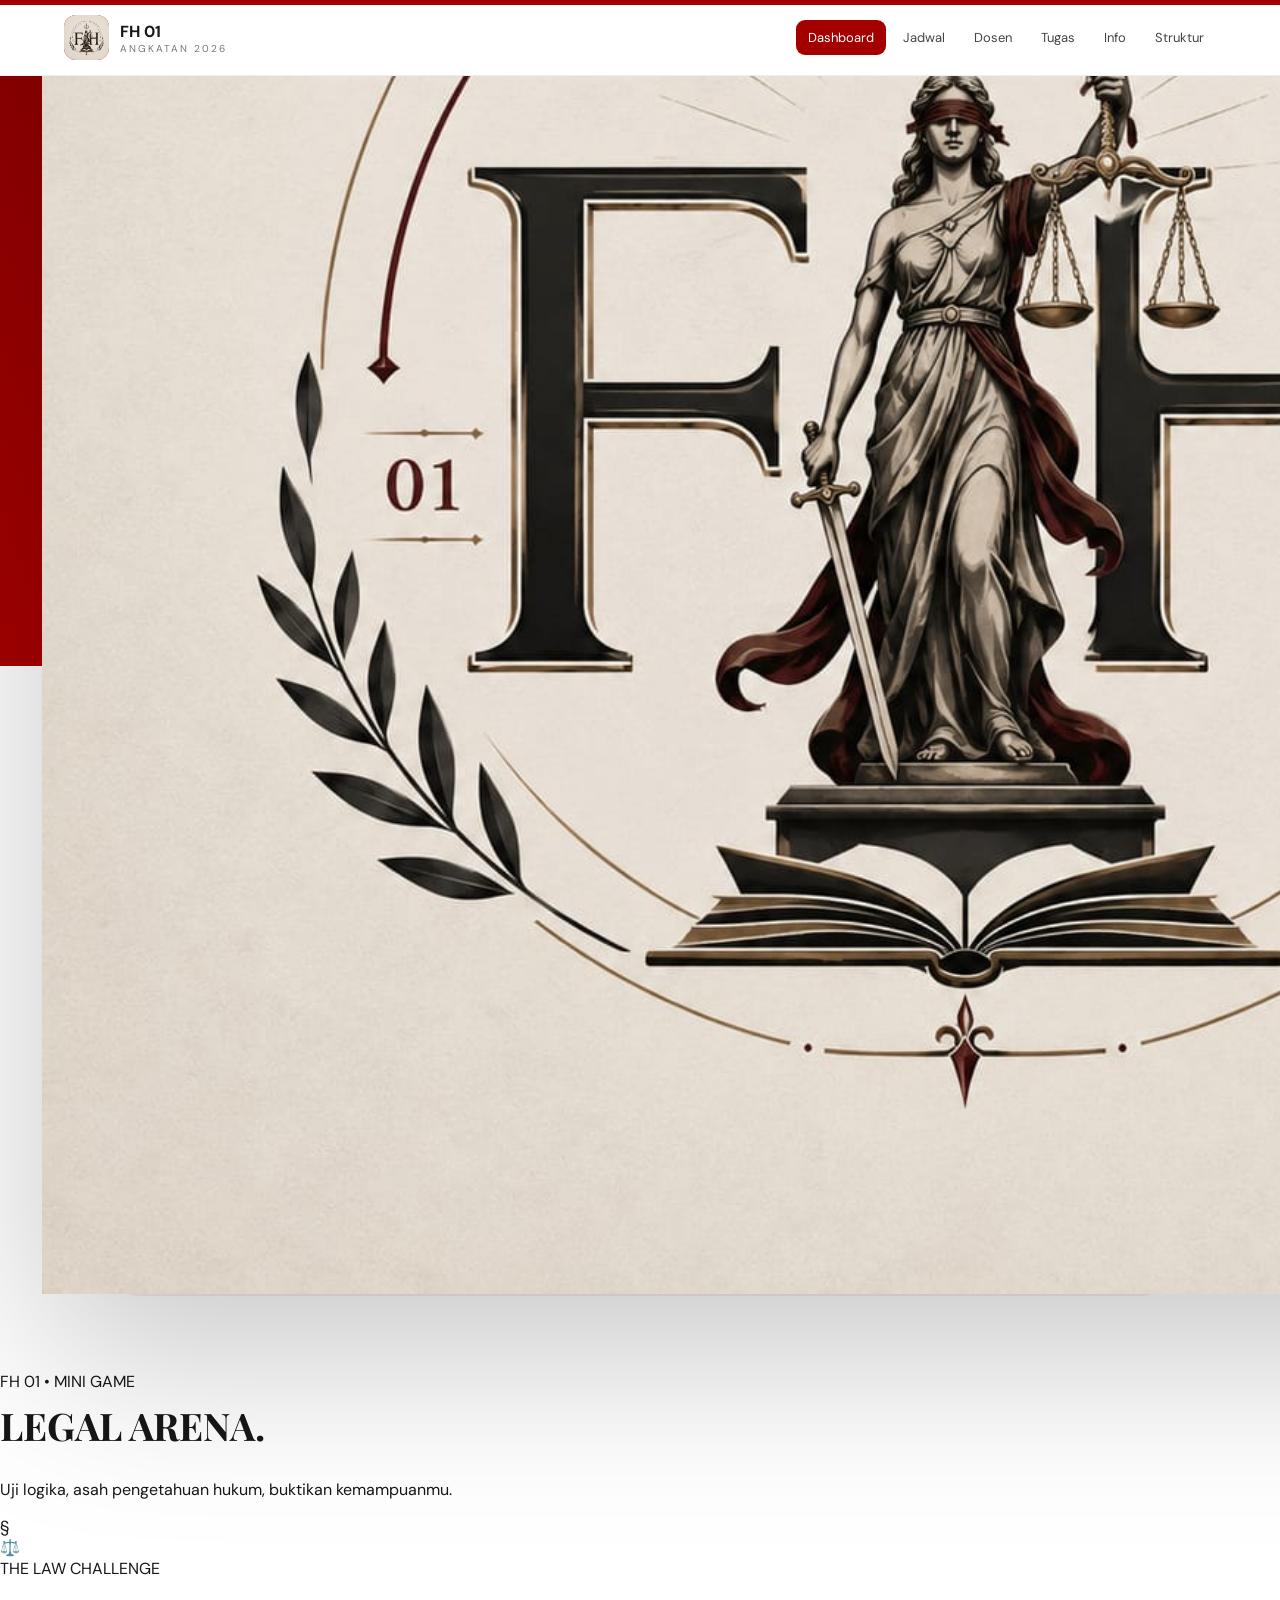
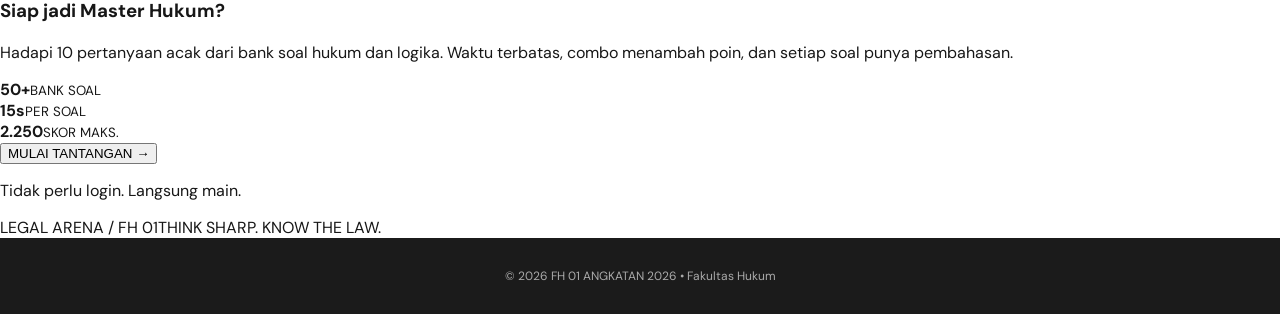
==== index.html @ 380e4feb "Update index.html" ====
<!doctype html>
<html lang="id">
<head>
<meta charset="utf-8">
<meta name="viewport" content="width=device-width,initial-scale=1">
<meta name="theme-color" content="#a40000">
<meta name="description" content="Portal informasi FH 01 Angkatan 2026 dan Legal Arena.">
<title>FH 01 ANGKATAN 2026</title>
<link rel="stylesheet" href="style.css">
</head>
<body>
<header class="top">
  <div class="brand">
    <div class="logo"><img src="assets/logo.jpg" alt="Logo FH 01"></div>
    <div><b>FH 01</b><small>ANGKATAN 2026</small></div>
  </div>
  <nav aria-label="Navigasi utama">
    <a class="active" href="index.html">Dashboard</a>
    <a href="jadwal.html">Jadwal</a>
    <a href="dosen.html">Dosen</a>
    <a href="tugas.html">Tugas</a>
    <a href="pengumuman.html">Info</a>
    <a href="struktur.html">Struktur</a>
  </nav>
</header>

<main>
  <section class="hero">
    <div class="hero-text">
      <span class="pill">FAKULTAS HUKUM • KELAS 01</span>
      <h1>FH 01<br><em>ANGKATAN 2026</em></h1>
      <p>Portal informasi FH 01 Angkatan 2026.</p>
      <div class="actions">
        <a class="btn" href="jadwal.html">Lihat Jadwal →</a>
        <a class="btn ghost" href="https://instagram.com/" target="_blank" rel="noopener noreferrer">Instagram ↗</a>
      </div>
    </div>
    <div class="photo">
      <div class="hero-logo"><img src="assets/logo.jpg" alt="Logo besar FH 01"></div>
    </div>
  </section>

  <section class="section">
    <div class="section-head">
      <div><span class="eyebrow">OVERVIEW</span><h2>Dashboard Kelas</h2></div>
    </div>
    <div class="cards">
      <a class="card" href="jadwal.html"><b>📅 Jadwal</b><span>Jadwal perkuliahan kelas.</span><strong>→</strong></a>
      <a class="card" href="dosen.html"><b>⚖️ Dosen</b><span>Informasi dosen pengajar.</span><strong>→</strong></a>
      <a class="card" href="kas.html"><b>💰 Kas Kelas</b><span>Ringkasan pemasukan &amp; pengeluaran.</span><strong>→</strong></a>
      <a class="card" href="tugas.html"><b>📚 Tugas</b><span>Deadline dan tugas terbaru.</span><strong>→</strong></a>
    </div>
  </section>

  <section class="notice">
    <div>
      <span class="eyebrow">TERBARU</span>
      <h2>Informasi Kelas</h2>
      <p>Gunakan website ini sebagai pusat informasi FH 01.</p>
    </div>
    <a class="btn" href="pengumuman.html">Semua Informasi</a>
  </section>

  <!-- LEGAL ARENA: game diletakkan di bagian bawah dashboard -->
  <section class="legal-arena" id="legal-arena">
    <div class="arena-top">
      <div>
        <span class="arena-eyebrow">FH 01 • MINI GAME</span>
        <h2>LEGAL <span>ARENA.</span></h2>
        <p>Uji logika, asah pengetahuan hukum, buktikan kemampuanmu.</p>
      </div>
      <div class="arena-emblem" aria-hidden="true">§</div>
    </div>

    <div class="arena-panel" id="arena-panel">
      <div class="arena-intro" id="arena-intro">
        <div class="arena-icon" aria-hidden="true">⚖️</div>
        <span class="arena-tag">THE LAW CHALLENGE</span>
        <h3>Siap jadi <span>Master Hukum?</span></h3>
        <p>Hadapi 10 pertanyaan acak dari bank soal hukum dan logika. Waktu terbatas, combo menambah poin, dan setiap soal punya pembahasan.</p>
        <div class="arena-stats">
          <div><strong>50+</strong><small>BANK SOAL</small></div>
          <div><strong>15s</strong><small>PER SOAL</small></div>
          <div><strong>2.250</strong><small>SKOR MAKS.</small></div>
        </div>
        <button class="arena-btn" id="arena-start" type="button">MULAI TANTANGAN <span>→</span></button>
        <p class="arena-footnote">Tidak perlu login. Langsung main.</p>
      </div>

      <div class="arena-game" id="arena-game" hidden>
        <div class="arena-game-head"><span id="arena-number">SOAL 01 / 10</span><span class="arena-timer" id="arena-timer">15s</span></div>
        <div class="arena-progress"><div id="arena-progress-fill"></div></div>
        <div class="arena-score-row">
          <div><small>SKOR</small><strong id="arena-score">0</strong></div>
          <div><small>COMBO</small><strong id="arena-combo">×0</strong></div>
          <div><small>REKOR</small><strong id="arena-best">0</strong></div>
        </div>
        <div class="arena-question-box">
          <span class="arena-question-label" id="arena-category">DASAR HUKUM</span>
          <h3 id="arena-question">Pertanyaan muncul di sini.</h3>
          <div class="arena-options" id="arena-options"></div>
        </div>
        <div class="arena-feedback" id="arena-feedback" aria-live="polite">Pilih jawaban yang menurutmu paling tepat.</div>
        <div class="arena-controls">
          <button class="arena-hint" id="arena-hint" type="button">💡 Bantuan 50:50</button>
          <button class="arena-btn arena-next" id="arena-next" type="button" disabled>BERIKUTNYA →</button>
        </div>
      </div>

      <div class="arena-result" id="arena-result" hidden>
        <div class="arena-result-icon" id="arena-result-icon">🏆</div>
        <span class="arena-tag">CHALLENGE COMPLETED</span>
        <h3 id="arena-result-title">Tantangan Selesai!</h3>
        <p id="arena-result-desc">Hasil permainanmu.</p>
        <div class="arena-final-score">
          <small>TOTAL SKOR</small><strong id="arena-final-score">0</strong><span id="arena-best-result">Rekor: 0</span>
        </div>
        <div class="arena-result-stats">
          <div><strong id="arena-correct">0/10</strong><small>JAWABAN BENAR</small></div>
          <div><strong id="arena-accuracy">0%</strong><small>AKURASI</small></div>
        </div>
        <button class="arena-btn" id="arena-restart" type="button">MAIN LAGI ↻</button>
        <button class="arena-share" id="arena-share" type="button">SALIN HASIL PERMAINAN</button>
        <p class="arena-footnote" id="arena-share-status" aria-live="polite"></p>
      </div>
    </div>
    <div class="arena-bottom"><span>LEGAL ARENA / FH 01</span><span>THINK SHARP. KNOW THE LAW.</span></div>
  </section>
</main>

<footer>© 2026 FH 01 ANGKATAN 2026 • Fakultas Hukum</footer>
<script src="script.js" defer></script>
</body>
</html>
---- style.css ----
@import url('https://fonts.googleapis.com/css2?family=DM+Sans:wght@400;500;700&family=Playfair+Display:wght@600;700&display=swap');*{box-sizing:border-box}body{margin:0;font-family:'DM Sans',sans-serif;background:#fff;color:#171717}body:before{content:"";position:fixed;inset:0 0 auto 0;height:5px;background:#a40000;z-index:5}.top{height:auto;min-height:76px;padding:14px 5%;display:flex;align-items:center;justify-content:space-between;gap:25px;background:#fff;border-bottom:1px solid #eee;position:sticky;top:0;z-index:4}.brand{display:flex;align-items:center;gap:11px}.logo{width:45px;height:45px;border-radius:12px;background:#a40000;color:#fff;display:grid;place-items:center;font-weight:800}.brand b{display:block}.brand small{display:block;color:#777;font-size:10px;letter-spacing:2px}nav{display:flex;gap:5px;flex-wrap:wrap;justify-content:flex-end}nav a{padding:9px 12px;border-radius:9px;color:#444;text-decoration:none;font-size:13px}nav a:hover,nav a.active{background:#a40000;color:white}.hero{min-height:590px;background:linear-gradient(120deg,#8f0000,#c00 55%,#eee 55%,#fff);color:#fff;padding:75px 7%;display:flex;align-items:center;justify-content:space-between;gap:45px}.hero-text{max-width:650px}.pill,.eyebrow{font-size:11px;letter-spacing:2px;font-weight:700}.hero h1{font-family:'Playfair Display',serif;font-size:clamp(50px,8vw,92px);line-height:.92;margin:18px 0}.hero h1 em{font-size:.48em;font-style:normal;color:#ffe7e7}.hero p{font-size:18px;line-height:1.6;max-width:570px}.actions{display:flex;gap:12px;margin-top:30px}.btn{display:inline-block;padding:13px 20px;border-radius:10px;background:#fff;color:#a00000;text-decoration:none;font-weight:700}.btn.ghost{background:transparent;color:#fff;border:1px solid #fff}.photo{width:min(410px,38vw);height:410px;border:none;background:transparent;color:#a00000;display:grid;place-items:center;text-align:center;font-family:'Playfair Display';font-size:35px;box-shadow:none;overflow:visible}.section,.page{max-width:1150px;margin:auto;padding:75px 5%}.section-head{display:flex;justify-content:space-between}.eyebrow{color:#a00000}h1,h2{font-family:'Playfair Display',serif}h2{font-size:38px;margin:8px 0 28px}.cards{display:grid;grid-template-columns:repeat(4,1fr);gap:16px}.card{min-height:170px;padding:24px;border:1px solid #eee;border-radius:18px;text-decoration:none;color:#171717;display:flex;flex-direction:column;gap:12px;box-shadow:0 10px 30px #00000008;transition:.2s}.card:hover{transform:translateY(-5px);border-color:#d8aaaa}.card b{font-size:18px}.card span,.muted{color:#777;line-height:1.6}.card strong{margin-top:auto;color:#a00000}.static{min-height:120px}.notice{margin:0 5% 75px;padding:35px;max-width:1050px;margin-left:auto;margin-right:auto;border-radius:22px;background:#f8eeee;display:flex;align-items:center;justify-content:space-between;gap:25px}.notice h2{margin:7px 0}.notice p{color:#666}.page{min-height:75vh}.page h1{font-size:55px;margin:10px 0}.tablewrap{overflow:auto;border:1px solid #eee;border-radius:16px}table{width:100%;border-collapse:collapse;min-width:650px}th,td{text-align:left;padding:17px;border-bottom:1px solid #eee}th{background:#a00000;color:#fff}tr:last-child td{border:0}.grid{display:grid;grid-template-columns:repeat(3,1fr);gap:18px}.info{padding:25px;border:1px solid #eee;border-radius:18px}.info p{color:#777}.avatar{width:55px;height:55px;border-radius:50%;display:grid;place-items:center;background:#f4dddd;color:#a00000;font-weight:800}.money{font-size:45px;font-weight:800;margin:25px 0;color:#a00000}.list{display:grid;gap:18px}.list article{padding:25px;border-left:5px solid #a00000;border-radius:12px;background:#faf7f7}.list h3{font-family:'Playfair Display';font-size:25px;margin:10px 0}.date{font-size:10px;letter-spacing:2px;font-weight:800;color:#a00000}footer{text-align:center;padding:30px;background:#1b1b1b;color:#aaa;font-size:12px}@media(max-width:800px){.top{align-items:flex-start;flex-direction:column}.hero{padding:55px 6%;min-height:auto}.photo{width:220px;height:220px;font-size:22px}.cards,.grid{grid-template-columns:1fr 1fr}.page h1{font-size:42px}}@media(max-width:560px){nav{justify-content:flex-start}.hero{flex-direction:column;align-items:flex-start}.photo{align-self:center}.cards,.grid{grid-template-columns:1fr}.notice{flex-direction:column;align-items:flex-start}}
.logo img,.avatar img,.photo img {
    width: 100%;
    height: 100%;
    object-fit: cover;
    object-position: center;
    display: block;
}
.logo img{border-radius:12px}
.avatar{overflow:hidden}
.avatar img{border-radius:50%}
.photo{overflow:visible}
.photo img {
    width: min(410px, 90%);
    height: min(410px, 90%);
    object-fit: contain;
    object-position: center;
    transform: scale(5);
    display: block;
    filter: drop-shadow(0 12px 18px rgba(0,0,0,.22));
}

/* Avatar foto - bulat sempurna */
.avatar {
    width: 70px;
    height: 70px;
    border-radius: 50%;
    overflow: hidden;
    display: block;
    background: #f4dddd;
}

.avatar img {
    width: 100%;
    height: 100%;
    border-radius: 50%;
    object-fit: cover;
    object-position: center;
    display: block;

    .daftar-tugas li {
    margin-bottom: 18px;
    line-height: 1.6;
}

.daftar-tugas ol {
    margin-top: 10px;
}

.daftar-tugas ol li {
    margin-bottom: 5px;
}
}
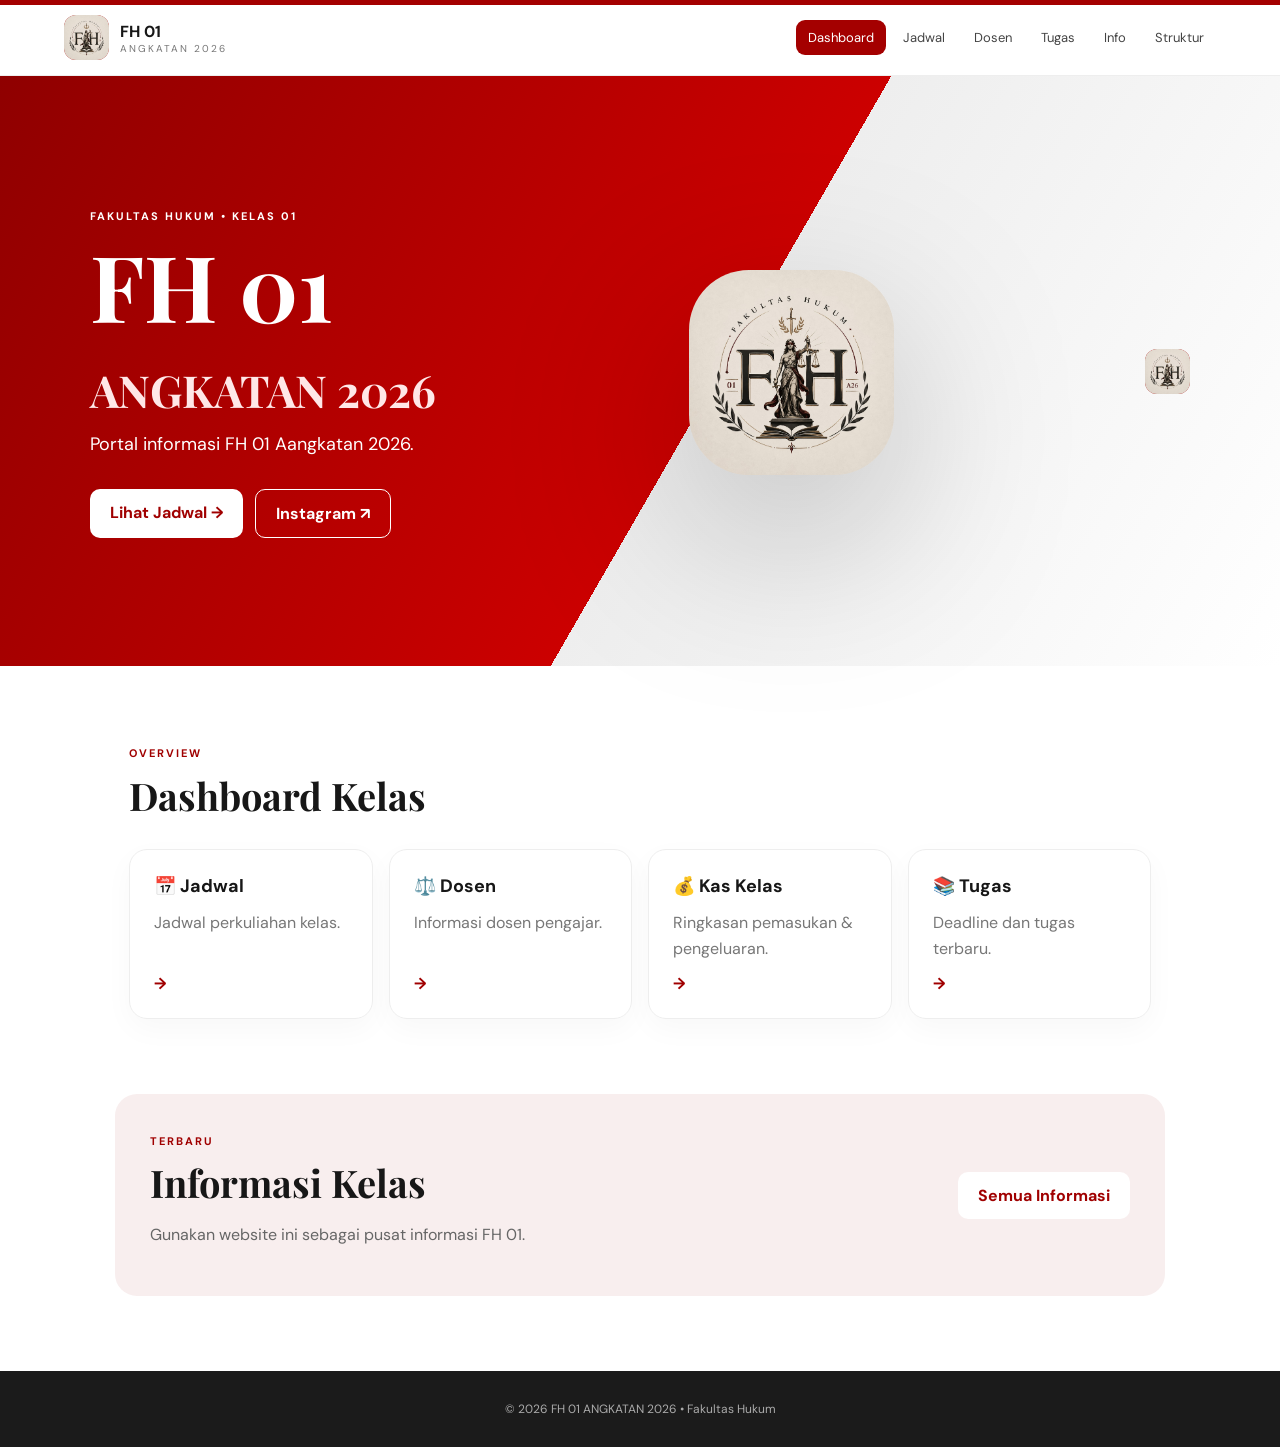
==== commit 74a4c5f7: "Update index.html" ====
--- a/index.html
+++ b/index.html
@@ -1,134 +1,89 @@
 <!doctype html>
-<html lang="id">
-<head>
-<meta charset="utf-8">
-<meta name="viewport" content="width=device-width,initial-scale=1">
-<meta name="theme-color" content="#a40000">
-<meta name="description" content="Portal informasi FH 01 Angkatan 2026 dan Legal Arena.">
-<title>FH 01 ANGKATAN 2026</title>
-<link rel="stylesheet" href="style.css">
-</head>
-<body>
-<header class="top">
-  <div class="brand">
-    <div class="logo"><img src="assets/logo.jpg" alt="Logo FH 01"></div>
-    <div><b>FH 01</b><small>ANGKATAN 2026</small></div>
-  </div>
-  <nav aria-label="Navigasi utama">
-    <a class="active" href="index.html">Dashboard</a>
-    <a href="jadwal.html">Jadwal</a>
-    <a href="dosen.html">Dosen</a>
-    <a href="tugas.html">Tugas</a>
-    <a href="pengumuman.html">Info</a>
-    <a href="struktur.html">Struktur</a>
-  </nav>
-</header>
 
-<main>
-  <section class="hero">
-    <div class="hero-text">
-      <span class="pill">FAKULTAS HUKUM • KELAS 01</span>
-      <h1>FH 01<br><em>ANGKATAN 2026</em></h1>
-      <p>Portal informasi FH 01 Angkatan 2026.</p>
-      <div class="actions">
-        <a class="btn" href="jadwal.html">Lihat Jadwal →</a>
-        <a class="btn ghost" href="https://instagram.com/" target="_blank" rel="noopener noreferrer">Instagram ↗</a>
-      </div>
-    </div>
-    <div class="photo">
-      <div class="hero-logo"><img src="assets/logo.jpg" alt="Logo besar FH 01"></div>
-    </div>
-  </section>
-
-  <section class="section">
-    <div class="section-head">
-      <div><span class="eyebrow">OVERVIEW</span><h2>Dashboard Kelas</h2></div>
-    </div>
-    <div class="cards">
-      <a class="card" href="jadwal.html"><b>📅 Jadwal</b><span>Jadwal perkuliahan kelas.</span><strong>→</strong></a>
-      <a class="card" href="dosen.html"><b>⚖️ Dosen</b><span>Informasi dosen pengajar.</span><strong>→</strong></a>
-      <a class="card" href="kas.html"><b>💰 Kas Kelas</b><span>Ringkasan pemasukan &amp; pengeluaran.</span><strong>→</strong></a>
-      <a class="card" href="tugas.html"><b>📚 Tugas</b><span>Deadline dan tugas terbaru.</span><strong>→</strong></a>
-    </div>
-  </section>
-
-  <section class="notice">
-    <div>
-      <span class="eyebrow">TERBARU</span>
-      <h2>Informasi Kelas</h2>
-      <p>Gunakan website ini sebagai pusat informasi FH 01.</p>
-    </div>
-    <a class="btn" href="pengumuman.html">Semua Informasi</a>
-  </section>
-
-  <!-- LEGAL ARENA: game diletakkan di bagian bawah dashboard -->
-  <section class="legal-arena" id="legal-arena">
-    <div class="arena-top">
-      <div>
-        <span class="arena-eyebrow">FH 01 • MINI GAME</span>
-        <h2>LEGAL <span>ARENA.</span></h2>
-        <p>Uji logika, asah pengetahuan hukum, buktikan kemampuanmu.</p>
-      </div>
-      <div class="arena-emblem" aria-hidden="true">§</div>
-    </div>
-
-    <div class="arena-panel" id="arena-panel">
-      <div class="arena-intro" id="arena-intro">
-        <div class="arena-icon" aria-hidden="true">⚖️</div>
-        <span class="arena-tag">THE LAW CHALLENGE</span>
-        <h3>Siap jadi <span>Master Hukum?</span></h3>
-        <p>Hadapi 10 pertanyaan acak dari bank soal hukum dan logika. Waktu terbatas, combo menambah poin, dan setiap soal punya pembahasan.</p>
-        <div class="arena-stats">
-          <div><strong>50+</strong><small>BANK SOAL</small></div>
-          <div><strong>15s</strong><small>PER SOAL</small></div>
-          <div><strong>2.250</strong><small>SKOR MAKS.</small></div>
-        </div>
-        <button class="arena-btn" id="arena-start" type="button">MULAI TANTANGAN <span>→</span></button>
-        <p class="arena-footnote">Tidak perlu login. Langsung main.</p>
-      </div>
-
-      <div class="arena-game" id="arena-game" hidden>
-        <div class="arena-game-head"><span id="arena-number">SOAL 01 / 10</span><span class="arena-timer" id="arena-timer">15s</span></div>
-        <div class="arena-progress"><div id="arena-progress-fill"></div></div>
-        <div class="arena-score-row">
-          <div><small>SKOR</small><strong id="arena-score">0</strong></div>
-          <div><small>COMBO</small><strong id="arena-combo">×0</strong></div>
-          <div><small>REKOR</small><strong id="arena-best">0</strong></div>
-        </div>
-        <div class="arena-question-box">
-          <span class="arena-question-label" id="arena-category">DASAR HUKUM</span>
-          <h3 id="arena-question">Pertanyaan muncul di sini.</h3>
-          <div class="arena-options" id="arena-options"></div>
-        </div>
-        <div class="arena-feedback" id="arena-feedback" aria-live="polite">Pilih jawaban yang menurutmu paling tepat.</div>
-        <div class="arena-controls">
-          <button class="arena-hint" id="arena-hint" type="button">💡 Bantuan 50:50</button>
-          <button class="arena-btn arena-next" id="arena-next" type="button" disabled>BERIKUTNYA →</button>
-        </div>
-      </div>
-
-      <div class="arena-result" id="arena-result" hidden>
-        <div class="arena-result-icon" id="arena-result-icon">🏆</div>
-        <span class="arena-tag">CHALLENGE COMPLETED</span>
-        <h3 id="arena-result-title">Tantangan Selesai!</h3>
-        <p id="arena-result-desc">Hasil permainanmu.</p>
-        <div class="arena-final-score">
-          <small>TOTAL SKOR</small><strong id="arena-final-score">0</strong><span id="arena-best-result">Rekor: 0</span>
-        </div>
-        <div class="arena-result-stats">
-          <div><strong id="arena-correct">0/10</strong><small>JAWABAN BENAR</small></div>
-          <div><strong id="arena-accuracy">0%</strong><small>AKURASI</small></div>
-        </div>
-        <button class="arena-btn" id="arena-restart" type="button">MAIN LAGI ↻</button>
-        <button class="arena-share" id="arena-share" type="button">SALIN HASIL PERMAINAN</button>
-        <p class="arena-footnote" id="arena-share-status" aria-live="polite"></p>
-      </div>
-    </div>
-    <div class="arena-bottom"><span>LEGAL ARENA / FH 01</span><span>THINK SHARP. KNOW THE LAW.</span></div>
-  </section>
-</main>
-
-<footer>© 2026 FH 01 ANGKATAN 2026 • Fakultas Hukum</footer>
-<script src="script.js" defer></script>
-</body>
+<html lang="id">  
+<head>  
+<meta charset="utf-8">  
+<meta name="viewport" content="width=device-width,initial-scale=1">  
+<title>FH 01 ANGKATAN 2026</title>  
+<link rel="stylesheet" href="style.css">  
+</head>  
+<body>  
+<header class="top">  
+<div class="brand">  
+<div class="logo"><img src="assets/logo.jpg" alt="Logo FH 01"></div>  
+<div>  
+<b>FH 01</b>  
+<small>ANGKATAN 2026</small>  
+</div>  
+</div>  
+<nav>  
+<a class="active" href="index.html">Dashboard</a>  
+<a href="jadwal.html">Jadwal</a>  
+<a href="dosen.html">Dosen</a>  
+<a href="tugas.html">Tugas</a>  
+<a href="pengumuman.html">Info</a>  
+<a href="struktur.html">Struktur</a>  
+</nav>  
+</header>  
+<main>  
+<section class="hero">  
+<div class="hero-text">  
+<span class="pill">FAKULTAS HUKUM • KELAS 01</span>  
+<h1>FH 01<br>  
+<em>ANGKATAN 2026</em>  
+</h1>  
+<p>Portal informasi FH 01 Aangkatan 2026.</p>  
+<div class="actions">  
+<a class="btn" href="jadwal.html">Lihat Jadwal →</a>  
+<a class="btn ghost" href="https://instagram.com/" target="_blank">Instagram ↗</a>  
+</div>  
+</div>  
+<div class="photo"> <div class="logo besar"><img src="assets/logo.jpg" alt="Logo besar"></div>  
+</div>  
+<div class="logo"><img src="assets/logo.jpg" alt="Logo FH 01"></div>  
+</div>  
+</section>  
+<section class="section">  
+<div class="section-head">  
+<div>  
+<span class="eyebrow">OVERVIEW</span>  
+<h2>Dashboard Kelas</h2>  
+</div>  
+</div>  
+<div class="cards">  
+<a class="card" href="jadwal.html">  
+<b>📅 Jadwal</b>  
+<span>Jadwal perkuliahan kelas.</span>  
+<strong>→</strong>  
+</a>  
+<a class="card" href="dosen.html">  
+<b>⚖️ Dosen</b>  
+<span>Informasi dosen pengajar.</span>  
+<strong>→</strong>  
+</a>  
+<a class="card" href="kas.html">  
+<b>💰 Kas Kelas</b>  
+<span>Ringkasan pemasukan & pengeluaran.</span>  
+<strong>→</strong>  
+</a>  
+<a class="card" href="tugas.html">  
+<b>📚 Tugas</b>  
+<span>Deadline dan tugas terbaru.</span>  
+<strong>→</strong>  
+</a>  
+</div>  
+</section>  
+<section class="notice">  
+<div>  
+<span class="eyebrow">TERBARU</span>  
+<h2>Informasi Kelas</h2>  
+<p>Gunakan website ini sebagai pusat informasi FH 01.</p>  
+</div>  
+<a class="btn" href="pengumuman.html">Semua Informasi</a>  
+</section>  
+</main>  
+<footer>© 2026 FH 01 ANGKATAN 2026 • Fakultas Hukum</footer>  
+<script src="script.js">  
+</script>  
+</body>  
 </html>
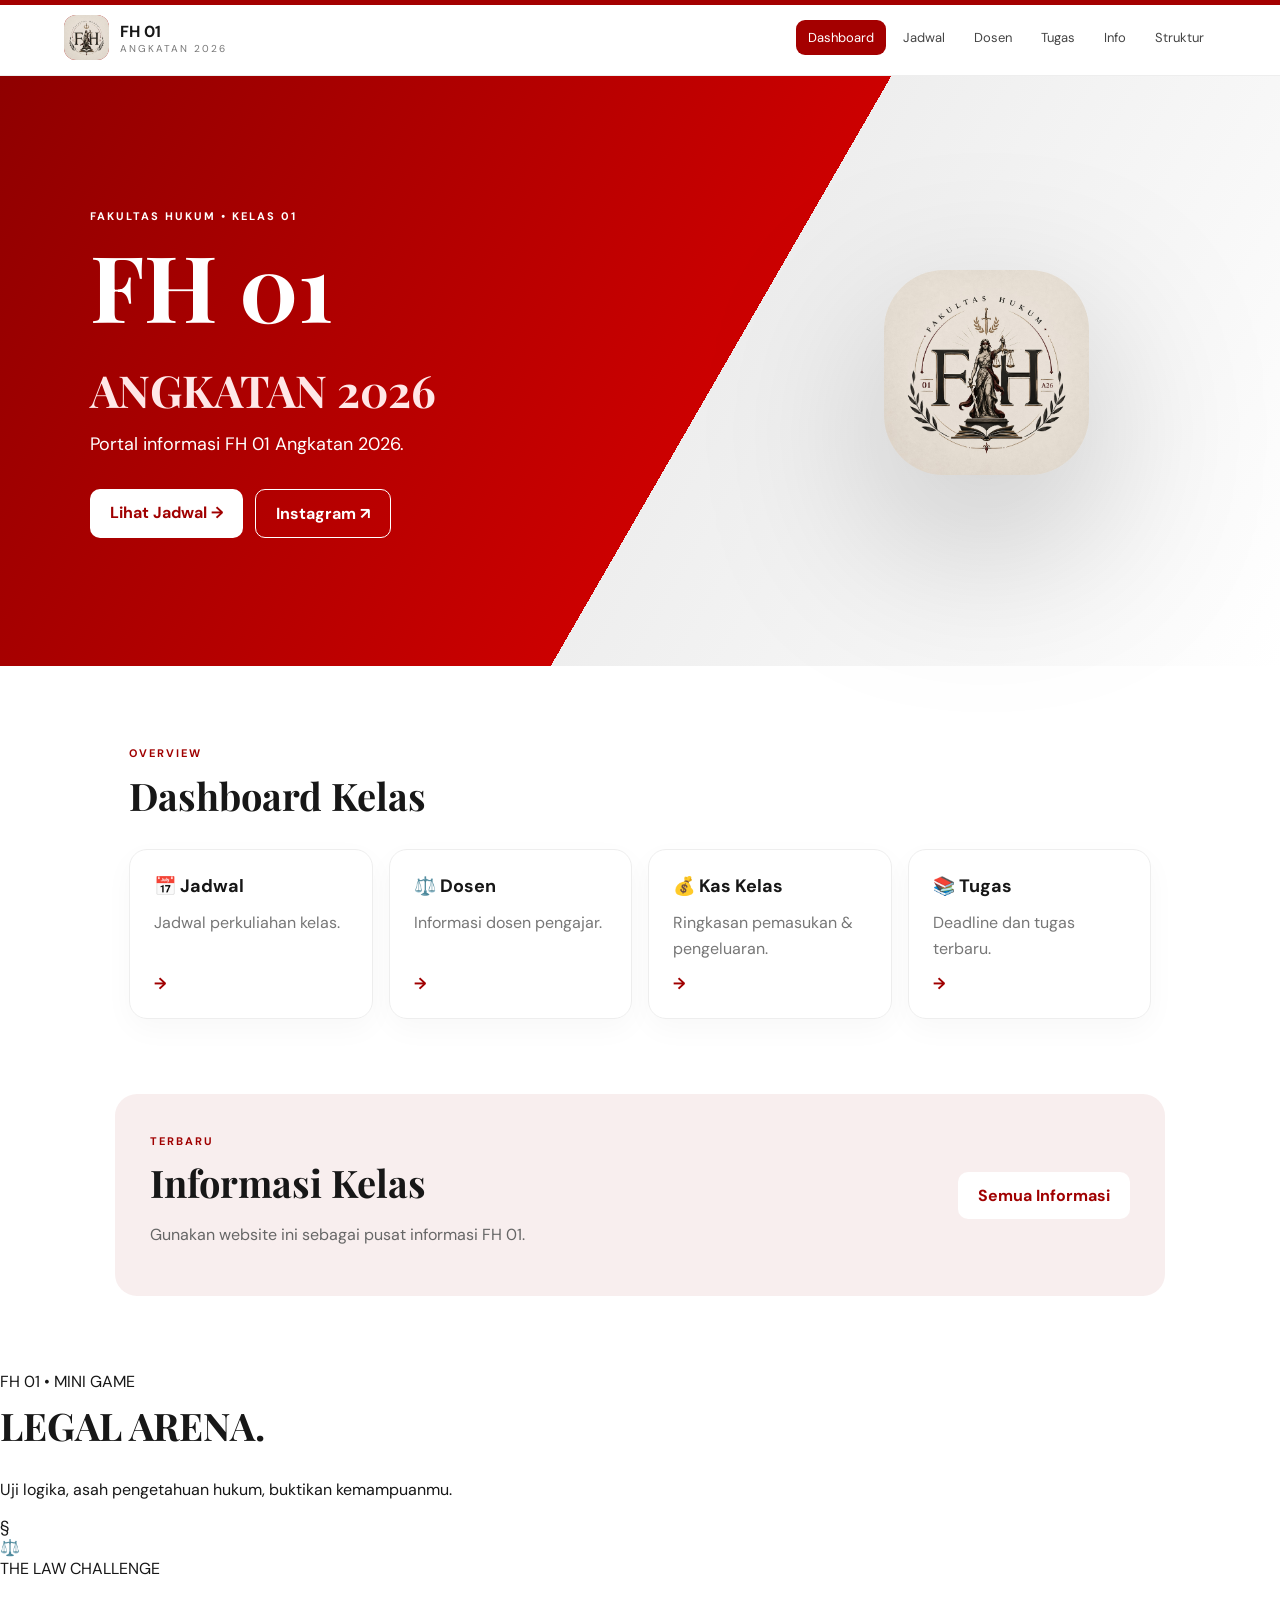
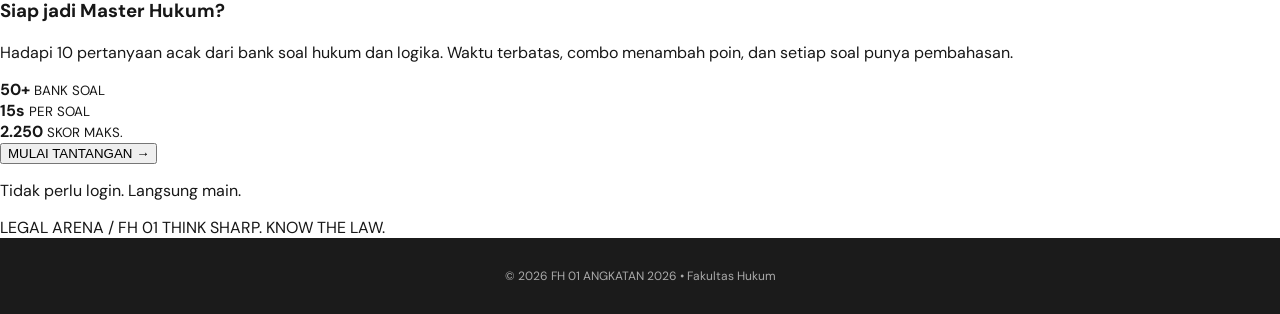
==== commit 08b0fed0: "Update index.html" ====
--- a/index.html
+++ b/index.html
@@ -1,89 +1,289 @@
+
 <!doctype html>
-
-<html lang="id">  
-<head>  
-<meta charset="utf-8">  
-<meta name="viewport" content="width=device-width,initial-scale=1">  
-<title>FH 01 ANGKATAN 2026</title>  
-<link rel="stylesheet" href="style.css">  
-</head>  
-<body>  
-<header class="top">  
-<div class="brand">  
-<div class="logo"><img src="assets/logo.jpg" alt="Logo FH 01"></div>  
-<div>  
-<b>FH 01</b>  
-<small>ANGKATAN 2026</small>  
-</div>  
-</div>  
-<nav>  
-<a class="active" href="index.html">Dashboard</a>  
-<a href="jadwal.html">Jadwal</a>  
-<a href="dosen.html">Dosen</a>  
-<a href="tugas.html">Tugas</a>  
-<a href="pengumuman.html">Info</a>  
-<a href="struktur.html">Struktur</a>  
-</nav>  
-</header>  
-<main>  
-<section class="hero">  
-<div class="hero-text">  
-<span class="pill">FAKULTAS HUKUM • KELAS 01</span>  
-<h1>FH 01<br>  
-<em>ANGKATAN 2026</em>  
-</h1>  
-<p>Portal informasi FH 01 Aangkatan 2026.</p>  
-<div class="actions">  
-<a class="btn" href="jadwal.html">Lihat Jadwal →</a>  
-<a class="btn ghost" href="https://instagram.com/" target="_blank">Instagram ↗</a>  
-</div>  
-</div>  
-<div class="photo"> <div class="logo besar"><img src="assets/logo.jpg" alt="Logo besar"></div>  
-</div>  
-<div class="logo"><img src="assets/logo.jpg" alt="Logo FH 01"></div>  
-</div>  
-</section>  
-<section class="section">  
-<div class="section-head">  
-<div>  
-<span class="eyebrow">OVERVIEW</span>  
-<h2>Dashboard Kelas</h2>  
-</div>  
-</div>  
-<div class="cards">  
-<a class="card" href="jadwal.html">  
-<b>📅 Jadwal</b>  
-<span>Jadwal perkuliahan kelas.</span>  
-<strong>→</strong>  
-</a>  
-<a class="card" href="dosen.html">  
-<b>⚖️ Dosen</b>  
-<span>Informasi dosen pengajar.</span>  
-<strong>→</strong>  
-</a>  
-<a class="card" href="kas.html">  
-<b>💰 Kas Kelas</b>  
-<span>Ringkasan pemasukan & pengeluaran.</span>  
-<strong>→</strong>  
-</a>  
-<a class="card" href="tugas.html">  
-<b>📚 Tugas</b>  
-<span>Deadline dan tugas terbaru.</span>  
-<strong>→</strong>  
-</a>  
-</div>  
-</section>  
-<section class="notice">  
-<div>  
-<span class="eyebrow">TERBARU</span>  
-<h2>Informasi Kelas</h2>  
-<p>Gunakan website ini sebagai pusat informasi FH 01.</p>  
-</div>  
-<a class="btn" href="pengumuman.html">Semua Informasi</a>  
-</section>  
-</main>  
-<footer>© 2026 FH 01 ANGKATAN 2026 • Fakultas Hukum</footer>  
-<script src="script.js">  
-</script>  
-</body>  
+<html lang="id">
+<head>
+  <meta charset="utf-8">
+  <meta name="viewport" content="width=device-width, initial-scale=1">
+  <title>FH 01 ANGKATAN 2026</title>
+  <link rel="stylesheet" href="style.css">
+</head>
+
+<body>
+
+  <header class="top">
+    <div class="brand">
+      <div class="logo">
+        <img src="assets/logo.jpg" alt="Logo FH 01">
+      </div>
+      <div>
+        <b>FH 01</b>
+        <small>ANGKATAN 2026</small>
+      </div>
+    </div>
+
+    <nav>
+      <a class="active" href="index.html">Dashboard</a>
+      <a href="jadwal.html">Jadwal</a>
+      <a href="dosen.html">Dosen</a>
+      <a href="tugas.html">Tugas</a>
+      <a href="pengumuman.html">Info</a>
+      <a href="struktur.html">Struktur</a>
+    </nav>
+  </header>
+
+  <main>
+
+    <!-- HERO -->
+    <section class="hero">
+      <div class="hero-text">
+        <span class="pill">FAKULTAS HUKUM • KELAS 01</span>
+
+        <h1>
+          FH 01<br>
+          <em>ANGKATAN 2026</em>
+        </h1>
+
+        <p>Portal informasi FH 01 Angkatan 2026.</p>
+
+        <div class="actions">
+          <a class="btn" href="jadwal.html">Lihat Jadwal →</a>
+          <a
+            class="btn ghost"
+            href="https://instagram.com/"
+            target="_blank"
+            rel="noopener noreferrer"
+          >Instagram ↗</a>
+        </div>
+      </div>
+
+      <div class="photo">
+        <div class="logo besar">
+          <img src="assets/logo.jpg" alt="Logo FH 01">
+        </div>
+      </div>
+    </section>
+
+    <!-- DASHBOARD -->
+    <section class="section">
+      <div class="section-head">
+        <div>
+          <span class="eyebrow">OVERVIEW</span>
+          <h2>Dashboard Kelas</h2>
+        </div>
+      </div>
+
+      <div class="cards">
+        <a class="card" href="jadwal.html">
+          <b>📅 Jadwal</b>
+          <span>Jadwal perkuliahan kelas.</span>
+          <strong>→</strong>
+        </a>
+
+        <a class="card" href="dosen.html">
+          <b>⚖️ Dosen</b>
+          <span>Informasi dosen pengajar.</span>
+          <strong>→</strong>
+        </a>
+
+        <a class="card" href="kas.html">
+          <b>💰 Kas Kelas</b>
+          <span>Ringkasan pemasukan & pengeluaran.</span>
+          <strong>→</strong>
+        </a>
+
+        <a class="card" href="tugas.html">
+          <b>📚 Tugas</b>
+          <span>Deadline dan tugas terbaru.</span>
+          <strong>→</strong>
+        </a>
+      </div>
+    </section>
+
+    <!-- INFORMASI KELAS -->
+    <section class="notice">
+      <div>
+        <span class="eyebrow">TERBARU</span>
+        <h2>Informasi Kelas</h2>
+        <p>Gunakan website ini sebagai pusat informasi FH 01.</p>
+      </div>
+
+      <a class="btn" href="pengumuman.html">Semua Informasi</a>
+    </section>
+
+    <!-- LEGAL ARENA: MINI GAME -->
+    <section class="legal-arena" id="legal-arena">
+
+      <div class="arena-top">
+        <div>
+          <span class="arena-eyebrow">FH 01 • MINI GAME</span>
+          <h2>LEGAL <span>ARENA.</span></h2>
+          <p>Uji logika, asah pengetahuan hukum, buktikan kemampuanmu.</p>
+        </div>
+
+        <div class="arena-emblem" aria-hidden="true">§</div>
+      </div>
+
+      <div class="arena-panel" id="arena-panel">
+
+        <!-- HALAMAN PEMBUKA -->
+        <div class="arena-intro" id="arena-intro">
+          <div class="arena-icon" aria-hidden="true">⚖️</div>
+
+          <span class="arena-tag">THE LAW CHALLENGE</span>
+
+          <h3>Siap jadi <span>Master Hukum?</span></h3>
+
+          <p>
+            Hadapi 10 pertanyaan acak dari bank soal hukum dan logika.
+            Waktu terbatas, combo menambah poin, dan setiap soal punya
+            pembahasan.
+          </p>
+
+          <div class="arena-stats">
+            <div>
+              <strong>50+</strong>
+              <small>BANK SOAL</small>
+            </div>
+            <div>
+              <strong>15s</strong>
+              <small>PER SOAL</small>
+            </div>
+            <div>
+              <strong>2.250</strong>
+              <small>SKOR MAKS.</small>
+            </div>
+          </div>
+
+          <button class="arena-btn" id="arena-start" type="button">
+            MULAI TANTANGAN <span>→</span>
+          </button>
+
+          <p class="arena-footnote">Tidak perlu login. Langsung main.</p>
+        </div>
+
+        <!-- HALAMAN PERMAINAN -->
+        <div class="arena-game" id="arena-game" hidden>
+
+          <div class="arena-game-head">
+            <span id="arena-number">SOAL 01 / 10</span>
+            <span class="arena-timer" id="arena-timer">15s</span>
+          </div>
+
+          <div class="arena-progress">
+            <div id="arena-progress-fill"></div>
+          </div>
+
+          <div class="arena-score-row">
+            <div>
+              <small>SKOR</small>
+              <strong id="arena-score">0</strong>
+            </div>
+
+            <div>
+              <small>COMBO</small>
+              <strong id="arena-combo">×0</strong>
+            </div>
+
+            <div>
+              <small>REKOR</small>
+              <strong id="arena-best">0</strong>
+            </div>
+          </div>
+
+          <div class="arena-question-box">
+            <span class="arena-question-label" id="arena-category">
+              DASAR HUKUM
+            </span>
+
+            <h3 id="arena-question">
+              Pertanyaan muncul di sini.
+            </h3>
+
+            <div class="arena-options" id="arena-options"></div>
+          </div>
+
+          <div class="arena-feedback" id="arena-feedback" aria-live="polite">
+            Pilih jawaban yang menurutmu paling tepat.
+          </div>
+
+          <div class="arena-controls">
+            <button class="arena-hint" id="arena-hint" type="button">
+              💡 Bantuan 50:50
+            </button>
+
+            <button
+              class="arena-btn arena-next"
+              id="arena-next"
+              type="button"
+              disabled
+            >
+              BERIKUTNYA →
+            </button>
+          </div>
+
+        </div>
+
+        <!-- HALAMAN HASIL -->
+        <div class="arena-result" id="arena-result" hidden>
+
+          <div class="arena-result-icon" id="arena-result-icon">🏆</div>
+
+          <span class="arena-tag">CHALLENGE COMPLETED</span>
+
+          <h3 id="arena-result-title">Tantangan Selesai!</h3>
+
+          <p id="arena-result-desc">Hasil permainanmu.</p>
+
+          <div class="arena-final-score">
+            <small>TOTAL SKOR</small>
+            <strong id="arena-final-score">0</strong>
+            <span id="arena-best-result">Rekor: 0</span>
+          </div>
+
+          <div class="arena-result-stats">
+            <div>
+              <strong id="arena-correct">0/10</strong>
+              <small>JAWABAN BENAR</small>
+            </div>
+
+            <div>
+              <strong id="arena-accuracy">0%</strong>
+              <small>AKURASI</small>
+            </div>
+          </div>
+
+          <button class="arena-btn" id="arena-restart" type="button">
+            MAIN LAGI ↻
+          </button>
+
+          <button class="arena-share" id="arena-share" type="button">
+            SALIN HASIL PERMAINAN
+          </button>
+
+          <p
+            class="arena-footnote"
+            id="arena-share-status"
+            aria-live="polite"
+          ></p>
+
+        </div>
+
+      </div>
+
+      <div class="arena-bottom">
+        <span>LEGAL ARENA / FH 01</span>
+        <span>THINK SHARP. KNOW THE LAW.</span>
+      </div>
+
+    </section>
+
+  </main>
+
+  <footer>
+    © 2026 FH 01 ANGKATAN 2026 • Fakultas Hukum
+  </footer>
+
+  <script src="script.js" defer></script>
+
+</body>
 </html>
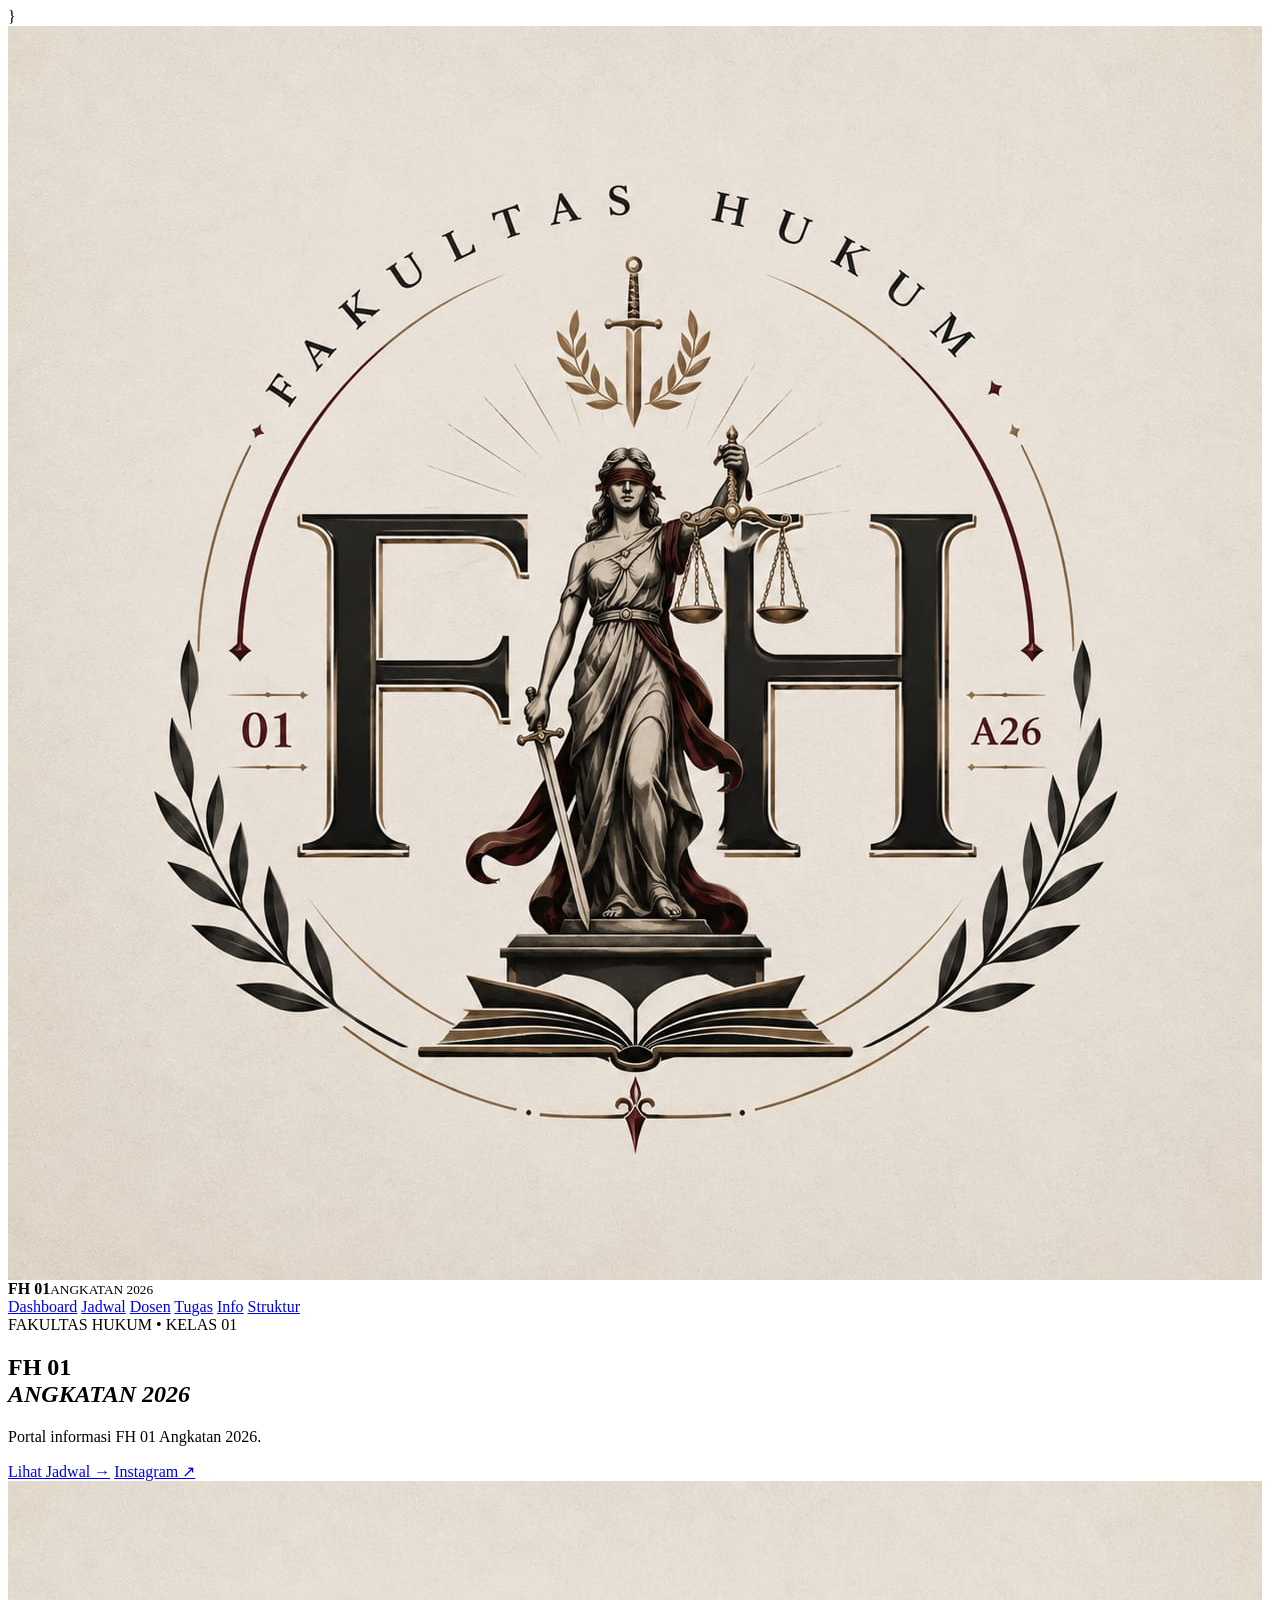
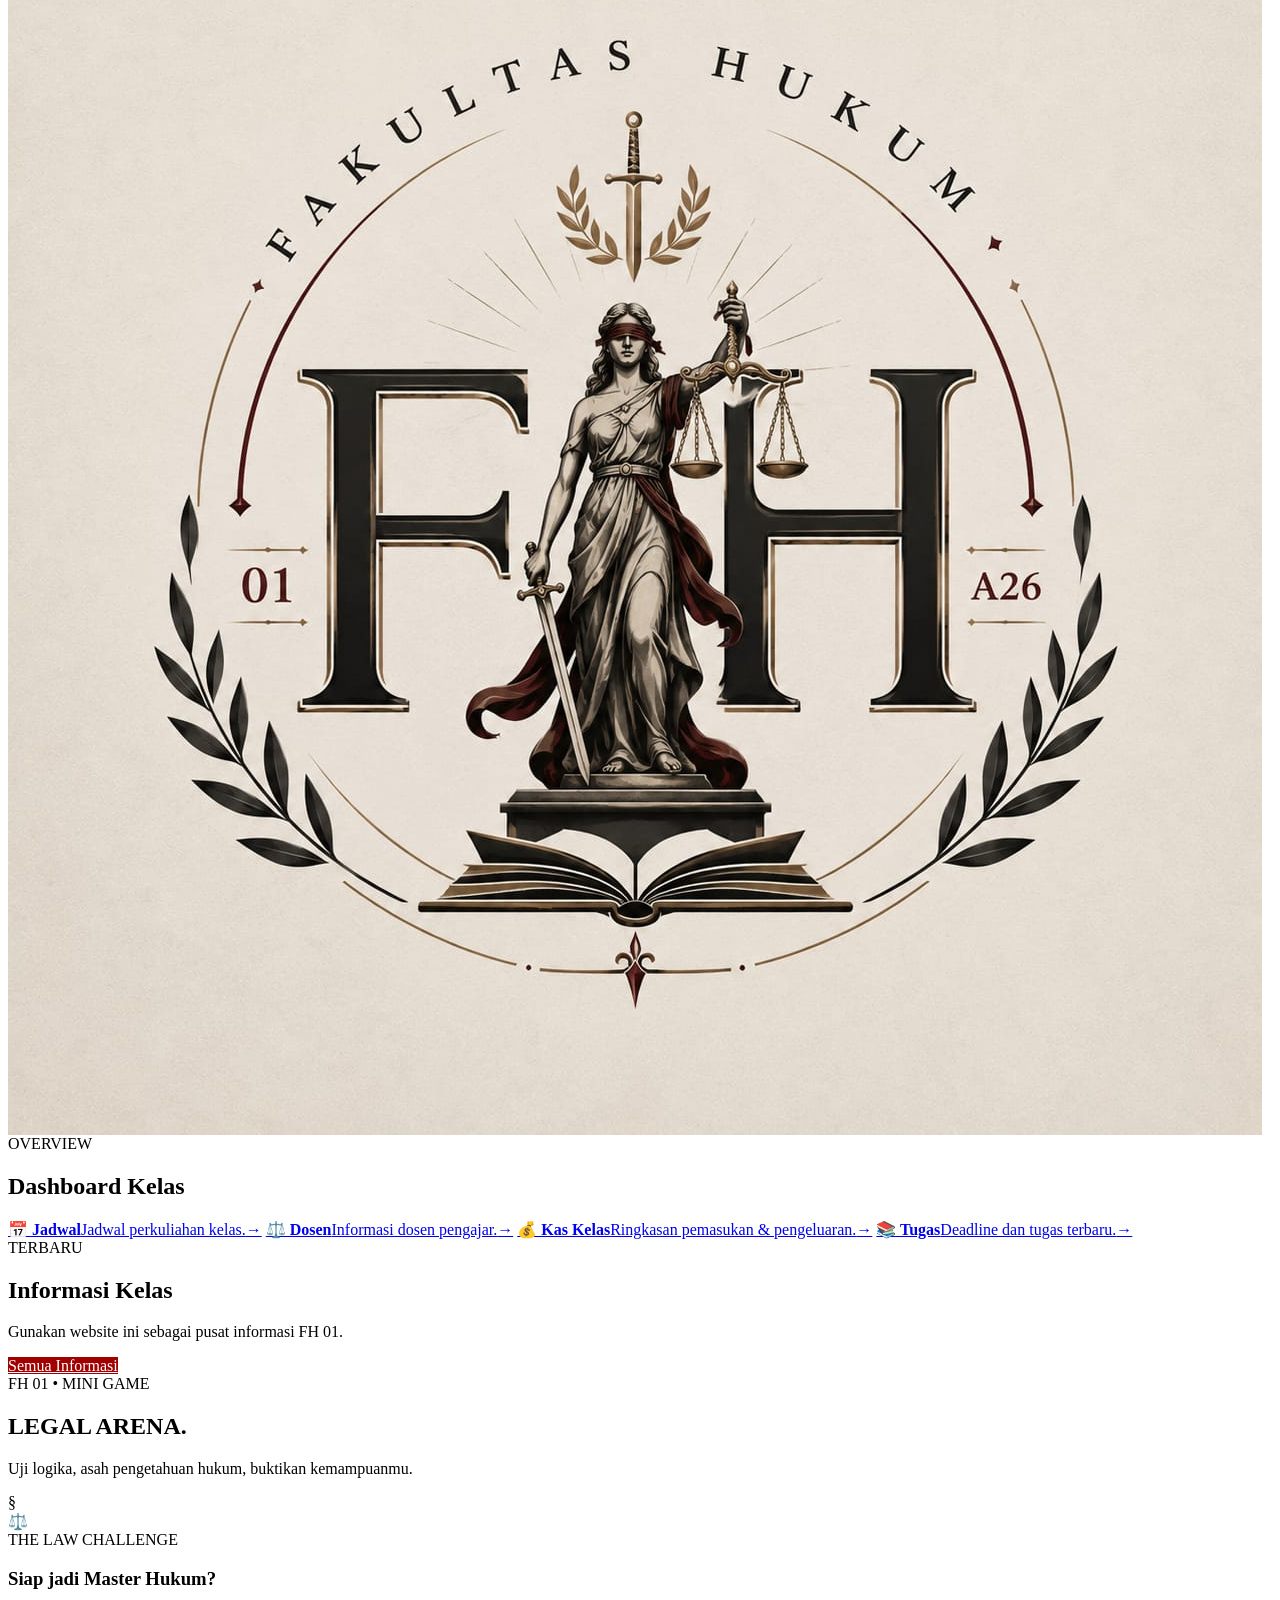
==== commit 0ab172fe: "Update index.html" ====
--- a/index.html
+++ b/index.html
@@ -1,289 +1,64 @@
+}
 
-<!doctype html>
-<html lang="id">
-<head>
-  <meta charset="utf-8">
-  <meta name="viewport" content="width=device-width, initial-scale=1">
-  <title>FH 01 ANGKATAN 2026</title>
-  <link rel="stylesheet" href="style.css">
+</style>
 </head>
+<body>
+<header class="top">
+  <div class="brand">
+    <div class="logo"><img src="assets/logo.jpg" alt="Logo FH 01"></div>
+    <div><b>FH 01</b><small>ANGKATAN 2026</small></div>
+  </div>
+  <nav>
+    <a class="active" href="index.html">Dashboard</a>
+    <a href="jadwal.html">Jadwal</a>
+    <a href="dosen.html">Dosen</a>
+    <a href="tugas.html">Tugas</a>
+    <a href="pengumuman.html">Info</a>
+    <a href="struktur.html">Struktur</a>
+  </nav>
+</header>
 
-<body>
+<main>
+<section class="hero">
+  <div class="hero-text">
+    <span class="pill">FAKULTAS HUKUM • KELAS 01</span>
+    <h1>FH 01<br><em>ANGKATAN 2026</em></h1>
+    <p>Portal informasi FH 01 Angkatan 2026.</p>
+    <div class="actions">
+      <a class="btn" href="jadwal.html">Lihat Jadwal →</a>
+      <a class="btn ghost" href="https://instagram.com/" target="_blank" rel="noopener noreferrer">Instagram ↗</a>
+    </div>
+  </div>
+  <div class="photo"><div class="hero-logo"><img src="assets/logo.jpg" alt="Logo FH 01"></div></div>
+</section>
 
-  <header class="top">
-    <div class="brand">
-      <div class="logo">
-        <img src="assets/logo.jpg" alt="Logo FH 01">
-      </div>
-      <div>
-        <b>FH 01</b>
-        <small>ANGKATAN 2026</small>
-      </div>
+<section class="section">
+  <div class="section-head"><div><span class="eyebrow">OVERVIEW</span><h2>Dashboard Kelas</h2></div></div>
+  <div class="cards">
+    <a class="card" href="jadwal.html"><b>📅 Jadwal</b><span>Jadwal perkuliahan kelas.</span><strong>→</strong></a>
+    <a class="card" href="dosen.html"><b>⚖️ Dosen</b><span>Informasi dosen pengajar.</span><strong>→</strong></a>
+    <a class="card" href="kas.html"><b>💰 Kas Kelas</b><span>Ringkasan pemasukan &amp; pengeluaran.</span><strong>→</strong></a>
+    <a class="card" href="tugas.html"><b>📚 Tugas</b><span>Deadline dan tugas terbaru.</span><strong>→</strong></a>
+  </div>
+</section>
+
+<section class="notice">
+  <div><span class="eyebrow">TERBARU</span><h2>Informasi Kelas</h2><p>Gunakan website ini sebagai pusat informasi FH 01.</p></div>
+  <a class="btn" href="pengumuman.html" style="background:#a00000;color:#fff">Semua Informasi</a>
+</section>
+
+<section class="legal-arena" id="legal-arena">
+  <div class="arena-top">
+    <div>
+      <span class="arena-eyebrow">FH 01 • MINI GAME</span>
+      <h2>LEGAL <span>ARENA.</span></h2>
+      <p>Uji logika, asah pengetahuan hukum, buktikan kemampuanmu.</p>
     </div>
+    <div class="arena-emblem" aria-hidden="true">§</div>
+  </div>
 
-    <nav>
-      <a class="active" href="index.html">Dashboard</a>
-      <a href="jadwal.html">Jadwal</a>
-      <a href="dosen.html">Dosen</a>
-      <a href="tugas.html">Tugas</a>
-      <a href="pengumuman.html">Info</a>
-      <a href="struktur.html">Struktur</a>
-    </nav>
-  </header>
-
-  <main>
-
-    <!-- HERO -->
-    <section class="hero">
-      <div class="hero-text">
-        <span class="pill">FAKULTAS HUKUM • KELAS 01</span>
-
-        <h1>
-          FH 01<br>
-          <em>ANGKATAN 2026</em>
-        </h1>
-
-        <p>Portal informasi FH 01 Angkatan 2026.</p>
-
-        <div class="actions">
-          <a class="btn" href="jadwal.html">Lihat Jadwal →</a>
-          <a
-            class="btn ghost"
-            href="https://instagram.com/"
-            target="_blank"
-            rel="noopener noreferrer"
-          >Instagram ↗</a>
-        </div>
-      </div>
-
-      <div class="photo">
-        <div class="logo besar">
-          <img src="assets/logo.jpg" alt="Logo FH 01">
-        </div>
-      </div>
-    </section>
-
-    <!-- DASHBOARD -->
-    <section class="section">
-      <div class="section-head">
-        <div>
-          <span class="eyebrow">OVERVIEW</span>
-          <h2>Dashboard Kelas</h2>
-        </div>
-      </div>
-
-      <div class="cards">
-        <a class="card" href="jadwal.html">
-          <b>📅 Jadwal</b>
-          <span>Jadwal perkuliahan kelas.</span>
-          <strong>→</strong>
-        </a>
-
-        <a class="card" href="dosen.html">
-          <b>⚖️ Dosen</b>
-          <span>Informasi dosen pengajar.</span>
-          <strong>→</strong>
-        </a>
-
-        <a class="card" href="kas.html">
-          <b>💰 Kas Kelas</b>
-          <span>Ringkasan pemasukan & pengeluaran.</span>
-          <strong>→</strong>
-        </a>
-
-        <a class="card" href="tugas.html">
-          <b>📚 Tugas</b>
-          <span>Deadline dan tugas terbaru.</span>
-          <strong>→</strong>
-        </a>
-      </div>
-    </section>
-
-    <!-- INFORMASI KELAS -->
-    <section class="notice">
-      <div>
-        <span class="eyebrow">TERBARU</span>
-        <h2>Informasi Kelas</h2>
-        <p>Gunakan website ini sebagai pusat informasi FH 01.</p>
-      </div>
-
-      <a class="btn" href="pengumuman.html">Semua Informasi</a>
-    </section>
-
-    <!-- LEGAL ARENA: MINI GAME -->
-    <section class="legal-arena" id="legal-arena">
-
-      <div class="arena-top">
-        <div>
-          <span class="arena-eyebrow">FH 01 • MINI GAME</span>
-          <h2>LEGAL <span>ARENA.</span></h2>
-          <p>Uji logika, asah pengetahuan hukum, buktikan kemampuanmu.</p>
-        </div>
-
-        <div class="arena-emblem" aria-hidden="true">§</div>
-      </div>
-
-      <div class="arena-panel" id="arena-panel">
-
-        <!-- HALAMAN PEMBUKA -->
-        <div class="arena-intro" id="arena-intro">
-          <div class="arena-icon" aria-hidden="true">⚖️</div>
-
-          <span class="arena-tag">THE LAW CHALLENGE</span>
-
-          <h3>Siap jadi <span>Master Hukum?</span></h3>
-
-          <p>
-            Hadapi 10 pertanyaan acak dari bank soal hukum dan logika.
-            Waktu terbatas, combo menambah poin, dan setiap soal punya
-            pembahasan.
-          </p>
-
-          <div class="arena-stats">
-            <div>
-              <strong>50+</strong>
-              <small>BANK SOAL</small>
-            </div>
-            <div>
-              <strong>15s</strong>
-              <small>PER SOAL</small>
-            </div>
-            <div>
-              <strong>2.250</strong>
-              <small>SKOR MAKS.</small>
-            </div>
-          </div>
-
-          <button class="arena-btn" id="arena-start" type="button">
-            MULAI TANTANGAN <span>→</span>
-          </button>
-
-          <p class="arena-footnote">Tidak perlu login. Langsung main.</p>
-        </div>
-
-        <!-- HALAMAN PERMAINAN -->
-        <div class="arena-game" id="arena-game" hidden>
-
-          <div class="arena-game-head">
-            <span id="arena-number">SOAL 01 / 10</span>
-            <span class="arena-timer" id="arena-timer">15s</span>
-          </div>
-
-          <div class="arena-progress">
-            <div id="arena-progress-fill"></div>
-          </div>
-
-          <div class="arena-score-row">
-            <div>
-              <small>SKOR</small>
-              <strong id="arena-score">0</strong>
-            </div>
-
-            <div>
-              <small>COMBO</small>
-              <strong id="arena-combo">×0</strong>
-            </div>
-
-            <div>
-              <small>REKOR</small>
-              <strong id="arena-best">0</strong>
-            </div>
-          </div>
-
-          <div class="arena-question-box">
-            <span class="arena-question-label" id="arena-category">
-              DASAR HUKUM
-            </span>
-
-            <h3 id="arena-question">
-              Pertanyaan muncul di sini.
-            </h3>
-
-            <div class="arena-options" id="arena-options"></div>
-          </div>
-
-          <div class="arena-feedback" id="arena-feedback" aria-live="polite">
-            Pilih jawaban yang menurutmu paling tepat.
-          </div>
-
-          <div class="arena-controls">
-            <button class="arena-hint" id="arena-hint" type="button">
-              💡 Bantuan 50:50
-            </button>
-
-            <button
-              class="arena-btn arena-next"
-              id="arena-next"
-              type="button"
-              disabled
-            >
-              BERIKUTNYA →
-            </button>
-          </div>
-
-        </div>
-
-        <!-- HALAMAN HASIL -->
-        <div class="arena-result" id="arena-result" hidden>
-
-          <div class="arena-result-icon" id="arena-result-icon">🏆</div>
-
-          <span class="arena-tag">CHALLENGE COMPLETED</span>
-
-          <h3 id="arena-result-title">Tantangan Selesai!</h3>
-
-          <p id="arena-result-desc">Hasil permainanmu.</p>
-
-          <div class="arena-final-score">
-            <small>TOTAL SKOR</small>
-            <strong id="arena-final-score">0</strong>
-            <span id="arena-best-result">Rekor: 0</span>
-          </div>
-
-          <div class="arena-result-stats">
-            <div>
-              <strong id="arena-correct">0/10</strong>
-              <small>JAWABAN BENAR</small>
-            </div>
-
-            <div>
-              <strong id="arena-accuracy">0%</strong>
-              <small>AKURASI</small>
-            </div>
-          </div>
-
-          <button class="arena-btn" id="arena-restart" type="button">
-            MAIN LAGI ↻
-          </button>
-
-          <button class="arena-share" id="arena-share" type="button">
-            SALIN HASIL PERMAINAN
-          </button>
-
-          <p
-            class="arena-footnote"
-            id="arena-share-status"
-            aria-live="polite"
-          ></p>
-
-        </div>
-
-      </div>
-
-      <div class="arena-bottom">
-        <span>LEGAL ARENA / FH 01</span>
-        <span>THINK SHARP. KNOW THE LAW.</span>
-      </div>
-
-    </section>
-
-  </main>
-
-  <footer>
-    © 2026 FH 01 ANGKATAN 2026 • Fakultas Hukum
-  </footer>
-
-  <script src="script.js" defer></script>
-
-</body>
-</html>
+  <div class="arena-panel" id="arena-panel">
+    <div class="arena-intro" id="arena-intro">
+      <div class="arena-icon" aria-hidden="true">⚖️</div>
+      <span class="arena-tag">THE LAW CHALLENGE</span>
+      <h3>Siap jadi <span>Master Hukum?</span></h3>
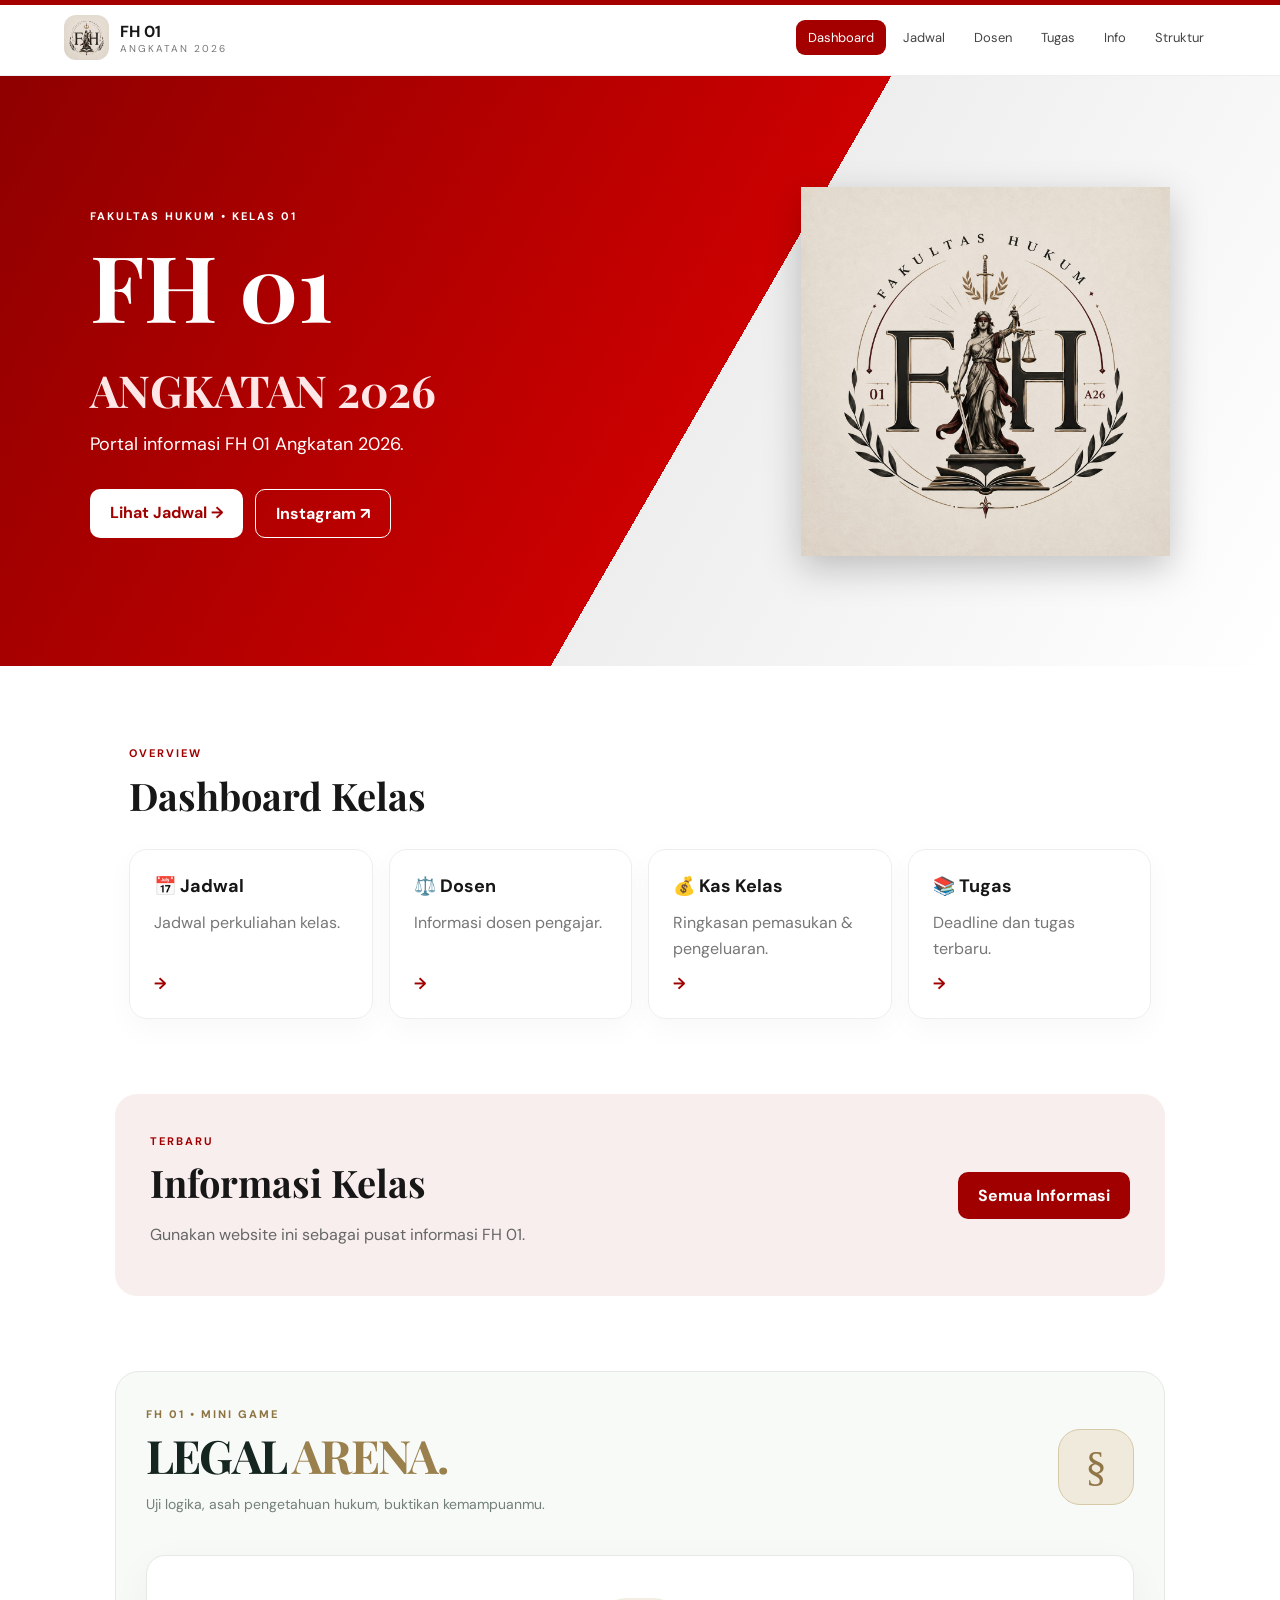
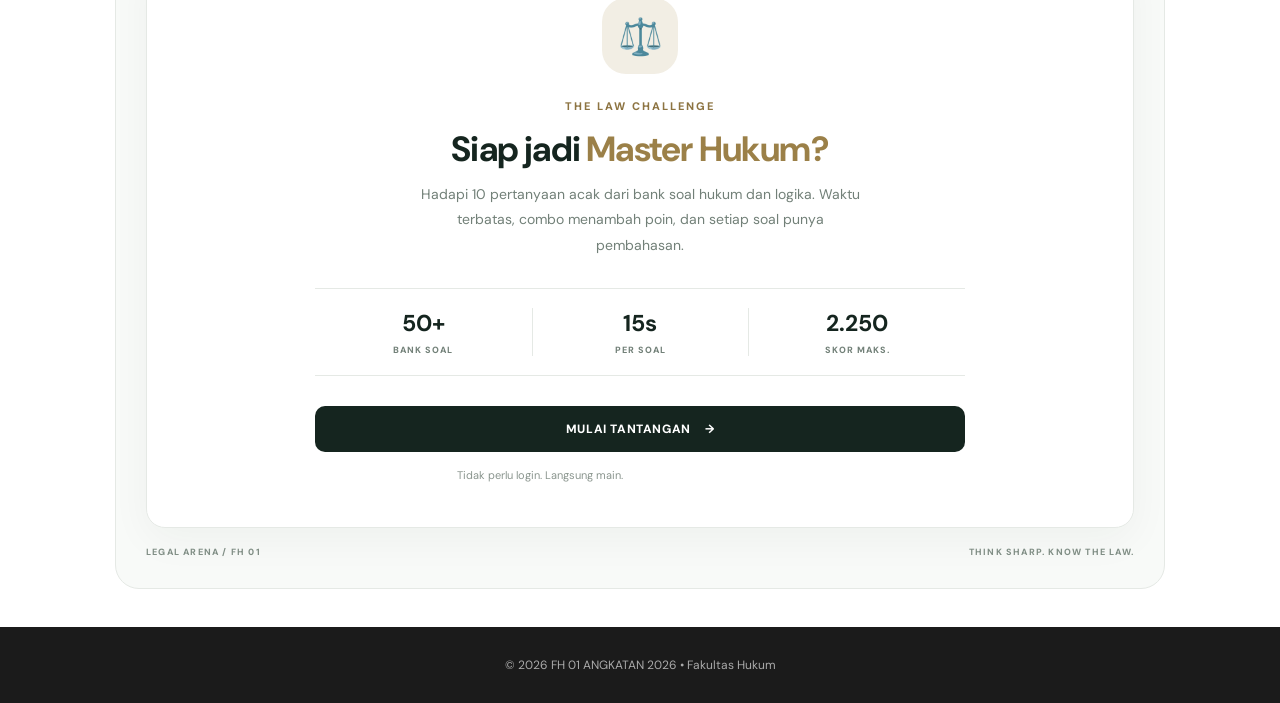
==== commit 2ff5ed45: "Update index.html" ====
--- a/index.html
+++ b/index.html
@@ -1,3 +1,158 @@
+<!doctype html>
+<html lang="id">
+<head>
+<meta charset="utf-8">
+<meta name="viewport" content="width=device-width, initial-scale=1">
+<title>FH 01 ANGKATAN 2026</title>
+<style>
+@import url('https://fonts.googleapis.com/css2?family=DM+Sans:wght@400;500;700&family=Playfair+Display:wght@600;700&display=swap');
+*{box-sizing:border-box}
+body{margin:0;font-family:'DM Sans',sans-serif;background:#fff;color:#171717}
+body:before{content:"";position:fixed;inset:0 0 auto 0;height:5px;background:#a40000;z-index:5}
+.top{height:auto;min-height:76px;padding:14px 5%;display:flex;align-items:center;justify-content:space-between;gap:25px;background:#fff;border-bottom:1px solid #eee;position:sticky;top:0;z-index:4}
+.brand{display:flex;align-items:center;gap:11px}
+.logo{width:45px;height:45px;border-radius:12px;background:#a40000;color:#fff;display:grid;place-items:center;font-weight:800;overflow:hidden;flex-shrink:0}
+.logo img{width:100%;height:100%;object-fit:cover}
+.brand b{display:block}
+.brand small{display:block;color:#777;font-size:10px;letter-spacing:2px}
+nav{display:flex;gap:5px;flex-wrap:wrap;justify-content:flex-end}
+nav a{padding:9px 12px;border-radius:9px;color:#444;text-decoration:none;font-size:13px}
+nav a:hover,nav a.active{background:#a40000;color:white}
+.hero{min-height:590px;background:linear-gradient(120deg,#8f0000,#c00 55%,#eee 55%,#fff);color:#fff;padding:75px 7%;display:flex;align-items:center;justify-content:space-between;gap:45px}
+.hero-text{max-width:650px}
+.pill,.eyebrow{font-size:11px;letter-spacing:2px;font-weight:700}
+.hero h1{font-family:'Playfair Display',serif;font-size:clamp(50px,8vw,92px);line-height:.92;margin:18px 0}
+.hero h1 em{font-size:.48em;font-style:normal;color:#ffe7e7}
+.hero p{font-size:18px;line-height:1.6;max-width:570px}
+.actions{display:flex;gap:12px;margin-top:30px;flex-wrap:wrap}
+.btn{display:inline-block;padding:13px 20px;border-radius:10px;background:#fff;color:#a00000;text-decoration:none;font-weight:700;border:0}
+.btn.ghost{background:transparent;color:#fff;border:1px solid #fff}
+.photo{width:min(410px,38vw);height:410px;display:grid;place-items:center;overflow:visible;flex-shrink:0}
+.hero-logo{width:100%;height:100%;display:grid;place-items:center}
+.hero-logo img{width:90%;height:90%;object-fit:contain;object-position:center;display:block;filter:drop-shadow(0 12px 18px rgba(0,0,0,.22))}
+.section,.page{max-width:1150px;margin:auto;padding:75px 5%}
+.section-head{display:flex;justify-content:space-between}
+.eyebrow{color:#a00000}
+h1,h2{font-family:'Playfair Display',serif}
+h2{font-size:38px;margin:8px 0 28px}
+.cards{display:grid;grid-template-columns:repeat(4,1fr);gap:16px}
+.card{min-height:170px;padding:24px;border:1px solid #eee;border-radius:18px;text-decoration:none;color:#171717;display:flex;flex-direction:column;gap:12px;box-shadow:0 10px 30px #00000008;transition:.2s}
+.card:hover{transform:translateY(-5px);border-color:#d8aaaa}
+.card b{font-size:18px}
+.card span,.muted{color:#777;line-height:1.6}
+.card strong{margin-top:auto;color:#a00000}
+.notice{margin:0 auto 75px;padding:35px;width:90%;max-width:1050px;border-radius:22px;background:#f8eeee;display:flex;align-items:center;justify-content:space-between;gap:25px}
+.notice h2{margin:7px 0}
+.notice p{color:#666}
+footer{text-align:center;padding:30px;background:#1b1b1b;color:#aaa;font-size:12px}
+
+.legal-arena{--arena-ink:#15251f;--arena-muted:#728078;--arena-line:#e5e9e5;margin:56px auto 38px;padding:30px;width:90%;max-width:1050px;border:1px solid var(--arena-line);border-radius:24px;background:#f8faf8;color:var(--arena-ink);overflow:hidden}
+.arena-top{display:flex;justify-content:space-between;align-items:center;gap:20px;margin-bottom:24px}
+.arena-eyebrow,.arena-tag{display:inline-block;color:#8d7442;font-size:11px;font-weight:800;letter-spacing:2px}
+.arena-top h2{margin:9px 0 7px;font-size:clamp(29px,5vw,46px);line-height:1;letter-spacing:-1.8px}
+.arena-top h2 span{color:#9a804d}
+.arena-top p,.arena-intro>p,.arena-result>p{color:var(--arena-muted);font-size:14px;line-height:1.8}
+.arena-emblem{display:grid;place-items:center;flex-shrink:0;width:76px;height:76px;border:1px solid #d7c8a7;border-radius:22px;background:#f0eadc;color:#907546;font-family:Georgia,serif;font-size:43px}
+.arena-panel{position:relative;padding:clamp(22px,5vw,42px);border-radius:19px;background:#fff;border:1px solid var(--arena-line);box-shadow:0 12px 40px rgba(20,40,30,.045)}
+.arena-intro,.arena-result{max-width:650px;margin:auto;text-align:center}
+.arena-icon{display:grid;place-items:center;width:76px;height:76px;margin:0 auto 20px;border-radius:24px;background:#f2eee4;font-size:36px}
+.arena-intro h3,.arena-result h3{margin:13px 0 10px;font-size:clamp(25px,4vw,35px);letter-spacing:-.8px;line-height:1.25}
+.arena-intro h3 span{color:#9b8048}
+.arena-intro>p,.arena-result>p{max-width:450px;margin:0 auto}
+.arena-stats{display:grid;grid-template-columns:repeat(3,minmax(0,1fr));margin:30px 0;padding:19px 0;border-top:1px solid var(--arena-line);border-bottom:1px solid var(--arena-line)}
+.arena-stats>div,.arena-result-stats>div{display:flex;flex-direction:column;gap:6px;align-items:center}
+.arena-stats>div+div{border-left:1px solid var(--arena-line)}
+.arena-stats strong{font-size:23px}
+.arena-stats small,.arena-score-row small,.arena-result-stats small,.arena-final-score small{color:var(--arena-muted);font-size:9px;font-weight:800;letter-spacing:1px}
+.arena-btn,.arena-hint,.arena-share{min-height:46px;padding:0 20px;border:0;border-radius:10px;font:inherit;font-size:12px;font-weight:800;letter-spacing:.6px;cursor:pointer;transition:transform .18s,opacity .18s,background .18s}
+.arena-btn{background:var(--arena-ink);color:#fff}
+.arena-intro>.arena-btn,.arena-result>.arena-btn{width:100%}
+.arena-btn span{margin-left:10px}
+.arena-btn:hover:not(:disabled),.arena-hint:hover:not(:disabled),.arena-share:hover{transform:translateY(-2px)}
+.arena-btn:focus-visible,.arena-hint:focus-visible,.arena-share:focus-visible,.arena-option:focus-visible{outline:3px solid #c8a968;outline-offset:3px}
+.arena-btn:disabled,.arena-hint:disabled{cursor:not-allowed;opacity:.45}
+.arena-footnote{margin:14px 0 0!important;color:#8a958e!important;font-size:11px!important}
+.arena-game-head{display:flex;justify-content:space-between;align-items:center;gap:12px;font-size:11px;font-weight:800;letter-spacing:1px}
+.arena-timer{display:grid;place-items:center;min-width:51px;min-height:36px;padding:0 10px;border-radius:10px;background:#edf2ee;color:#234d36;font-size:14px;letter-spacing:0}
+.arena-timer.is-low{background:#fff0eb;color:#b83c25}
+.arena-progress{height:5px;margin:15px 0 24px;overflow:hidden;border-radius:99px;background:#edf0ed}
+#arena-progress-fill{width:0;height:100%;border-radius:inherit;background:#b79b63;transition:width .25s ease}
+.arena-score-row{display:grid;grid-template-columns:repeat(3,1fr);gap:12px;margin-bottom:26px}
+.arena-score-row>div{display:flex;flex-direction:column;gap:5px;padding:13px;border:1px solid var(--arena-line);border-radius:12px}
+.arena-score-row strong{font-size:21px}
+.arena-question-box{padding:23px;border-radius:15px;background:#f8faf8;border:1px solid #edf0ed}
+.arena-question-label{color:#8b7446;font-size:10px;font-weight:800;letter-spacing:1.5px}
+.arena-question-box h3{margin:13px 0 22px;font-size:clamp(18px,3vw,24px);line-height:1.5}
+.arena-options{display:grid;grid-template-columns:repeat(2,minmax(0,1fr));gap:11px}
+.arena-option{display:flex;align-items:center;gap:12px;min-height:58px;padding:12px;border:1px solid #e1e7e2;border-radius:11px;background:#fff;color:#25372d;text-align:left;font:inherit;font-size:13px;line-height:1.5;cursor:pointer;transition:border-color .18s,background .18s}
+.arena-option:hover:not(:disabled){border-color:#b7a274;background:#fbf9f4}
+.arena-option:disabled{cursor:default}
+.arena-option-letter{display:grid;place-items:center;flex-shrink:0;width:29px;height:29px;border-radius:8px;background:#f0f3f0;font-size:11px;font-weight:800}
+.arena-option.is-correct{border-color:#5b9a72;background:#edf8f0}
+.arena-option.is-correct .arena-option-letter{background:#d2ebd9;color:#23643a}
+.arena-option.is-wrong{border-color:#d68b7b;background:#fff0ec}
+.arena-option.is-wrong .arena-option-letter{background:#f9d9d1;color:#a12e1c}
+.arena-option.is-hidden{visibility:hidden;pointer-events:none}
+.arena-feedback{min-height:46px;padding:14px 2px 8px;color:var(--arena-muted);font-size:12px;line-height:1.7}
+.arena-feedback.is-correct{color:#267342;font-weight:700}
+.arena-feedback.is-wrong{color:#a84230;font-weight:700}
+.arena-controls{display:flex;justify-content:space-between;gap:12px;align-items:center;margin-top:10px}
+.arena-hint{border:1px solid var(--arena-line);background:#fff;color:#42544a}
+.arena-next{margin-left:auto}
+.arena-result-icon{margin-bottom:15px;font-size:48px}
+.arena-final-score{display:flex;flex-direction:column;align-items:center;gap:9px;margin:28px 0 22px;padding:25px;border:1px solid #e4ddcd;border-radius:16px;background:#f9f6ef}
+.arena-final-score strong{font-size:clamp(40px,8vw,58px);line-height:1.1;letter-spacing:-2px}
+.arena-final-score>span{color:#8d7442;font-size:12px}
+.arena-result-stats{display:grid;grid-template-columns:repeat(2,1fr);gap:12px;margin-bottom:24px}
+.arena-result-stats>div{padding:17px 10px;border:1px solid var(--arena-line);border-radius:12px}
+.arena-result-stats strong{font-size:23px}
+.arena-share{width:100%;margin-top:10px;border:1px solid var(--arena-line);background:#fff;color:var(--arena-ink)}
+.arena-bottom{display:flex;justify-content:space-between;flex-wrap:wrap;gap:10px;margin-top:18px;color:#829087;font-size:9px;font-weight:800;letter-spacing:1.2px}
+.legal-arena [hidden]{display:none!important}
+
+.arena-review{margin-top:32px;padding-top:28px;border-top:1px solid #e5e9e5;text-align:left}
+.arena-review-title{margin:0 0 7px;font-size:22px;letter-spacing:-.5px}
+.arena-review-subtitle{margin:0 0 20px;color:#728078;font-size:12px;line-height:1.7}
+.arena-review-summary{margin-bottom:17px;padding:13px 15px;border:1px solid #e5e9e5;border-radius:11px;background:#f8faf8;font-size:12px;font-weight:800}
+.arena-review-card{margin-top:13px;padding:18px;border:1px solid #e3e8e3;border-left:4px solid #829b88;border-radius:13px;background:#fff}
+.arena-review-card.review-wrong{border-left-color:#c87564}
+.arena-review-card.review-correct{border-left-color:#4d9668}
+.arena-review-card-head{display:flex;justify-content:space-between;align-items:center;flex-wrap:wrap;gap:9px}
+.arena-review-index{color:#7a867d;font-size:10px;font-weight:800;letter-spacing:.7px}
+.arena-review-status{font-size:10px;font-weight:800;color:#33774b}
+.review-wrong .arena-review-status{color:#b44b37}
+.arena-review-card h4{margin:15px 0 13px;font-size:15px;line-height:1.65}
+.arena-review-line{margin:8px 0;font-size:12px;line-height:1.7;overflow-wrap:anywhere}
+.arena-review-line.review-answer{color:#267342;font-weight:700}
+.arena-review-explanation{margin:14px 0 0;padding:13px;border-radius:9px;background:#f6f7f4;color:#536057;font-size:12px;line-height:1.8;overflow-wrap:anywhere}
+
+@media(max-width:800px){.top{align-items:flex-start;flex-direction:column}.hero{padding:55px 6%;min-height:auto}.photo{width:220px;height:220px}.cards{grid-template-columns:1fr 1fr}}
+@media(max-width:560px){
+ nav{justify-content:flex-start}
+ .hero{flex-direction:column;align-items:flex-start}
+ .photo{align-self:center}
+ .cards{grid-template-columns:1fr}
+ .notice{flex-direction:column;align-items:flex-start}
+ .legal-arena{margin-top:35px;padding:17px;border-radius:18px}
+ .arena-top{align-items:flex-start}
+ .arena-top p{font-size:12px}
+ .arena-emblem{width:53px;height:53px;border-radius:15px;font-size:31px}
+ .arena-panel{padding:20px 15px}
+ .arena-stats{margin:23px 0}
+ .arena-stats strong{font-size:19px}
+ .arena-stats small{font-size:8px;letter-spacing:.4px}
+ .arena-question-box{padding:16px 12px}
+ .arena-options{grid-template-columns:1fr;gap:9px}
+ .arena-option{min-height:51px}
+ .arena-score-row{gap:7px}
+ .arena-score-row>div{padding:10px 8px}
+ .arena-score-row strong{font-size:18px}
+ .arena-score-row small{font-size:8px;letter-spacing:.5px}
+ .arena-controls{align-items:stretch;flex-wrap:wrap}
+ .arena-hint,.arena-next{flex:1;padding:0 10px;font-size:10px}
+ .arena-bottom{font-size:8px}
+ .arena-review-card{padding:14px}
+ .arena-review-card h4{font-size:14px}
 }
 
 </style>
@@ -62,3 +217,104 @@
       <div class="arena-icon" aria-hidden="true">⚖️</div>
       <span class="arena-tag">THE LAW CHALLENGE</span>
       <h3>Siap jadi <span>Master Hukum?</span></h3>
+      <p>Hadapi 10 pertanyaan acak dari bank soal hukum dan logika. Waktu terbatas, combo menambah poin, dan setiap soal punya pembahasan.</p>
+      <div class="arena-stats">
+        <div><strong>50+</strong><small>BANK SOAL</small></div>
+        <div><strong>15s</strong><small>PER SOAL</small></div>
+        <div><strong>2.250</strong><small>SKOR MAKS.</small></div>
+      </div>
+      <button class="arena-btn" id="arena-start" type="button">MULAI TANTANGAN <span>→</span></button>
+      <p class="arena-footnote">Tidak perlu login. Langsung main.</p>
+    </div>
+
+    <div class="arena-game" id="arena-game" hidden>
+      <div class="arena-game-head">
+        <span id="arena-number">SOAL 01 / 10</span>
+        <span class="arena-timer" id="arena-timer">15s</span>
+      </div>
+      <div class="arena-progress"><div id="arena-progress-fill"></div></div>
+      <div class="arena-score-row">
+        <div><small>SKOR</small><strong id="arena-score">0</strong></div>
+        <div><small>COMBO</small><strong id="arena-combo">×0</strong></div>
+        <div><small>REKOR</small><strong id="arena-best">0</strong></div>
+      </div>
+      <div class="arena-question-box">
+        <span class="arena-question-label" id="arena-category">DASAR HUKUM</span>
+        <h3 id="arena-question">Pertanyaan muncul di sini.</h3>
+        <div class="arena-options" id="arena-options"></div>
+      </div>
+      <div class="arena-feedback" id="arena-feedback" aria-live="polite">Pilih jawaban yang menurutmu paling tepat.</div>
+      <div class="arena-controls">
+        <button class="arena-hint" id="arena-hint" type="button">💡 Bantuan 50:50</button>
+        <button class="arena-btn arena-next" id="arena-next" type="button" disabled>BERIKUTNYA →</button>
+      </div>
+    </div>
+
+    <div class="arena-result" id="arena-result" hidden>
+      <div class="arena-result-icon" id="arena-result-icon">🏆</div>
+      <span class="arena-tag">CHALLENGE COMPLETED</span>
+      <h3 id="arena-result-title">Tantangan Selesai!</h3>
+      <p id="arena-result-desc">Hasil permainanmu.</p>
+      <div class="arena-final-score">
+        <small>TOTAL SKOR</small>
+        <strong id="arena-final-score">0</strong>
+        <span id="arena-best-result">Rekor: 0</span>
+      </div>
+      <div class="arena-result-stats">
+        <div><strong id="arena-correct">0/10</strong><small>JAWABAN BENAR</small></div>
+        <div><strong id="arena-accuracy">0%</strong><small>AKURASI</small></div>
+      </div>
+      <button class="arena-btn" id="arena-restart" type="button">MAIN LAGI ↻</button>
+      <button class="arena-share" id="arena-share" type="button">SALIN HASIL PERMAINAN</button>
+      <p class="arena-footnote" id="arena-share-status" aria-live="polite"></p>
+    </div>
+  </div>
+
+  <div class="arena-bottom">
+    <span>LEGAL ARENA / FH 01</span>
+    <span>THINK SHARP. KNOW THE LAW.</span>
+  </div>
+</section>
+</main>
+
+<footer>© 2026 FH 01 ANGKATAN 2026 • Fakultas Hukum</footer>
+
+<script>
+// Efek transisi navigasi yang aman: tidak menghalangi tautan eksternal atau tab baru.
+document.querySelectorAll('a[href]').forEach(a => {
+  a.addEventListener('click', () => {
+    if (a.target !== '_blank' && a.origin === window.location.origin) {
+      document.body.classList.add('leaving');
+    }
+  });
+});
+
+/* ==========================================================
+   LEGAL ARENA — FH 01
+   Format soal: [kategori, pertanyaan, JAWABAN BENAR, salah1, salah2, salah3, pembahasan]
+   Urutan opsi diacak otomatis setiap ronde.
+========================================================== */
+(() => {
+  "use strict";
+  const root = document.getElementById("legal-arena");
+  if (!root || root.dataset.initialized === "true") return;
+  root.dataset.initialized = "true";
+
+  const $ = id => document.getElementById(id);
+  const ui = {
+    intro: $("arena-intro"), game: $("arena-game"), result: $("arena-result"),
+    start: $("arena-start"), restart: $("arena-restart"), next: $("arena-next"),
+    hint: $("arena-hint"), number: $("arena-number"), timer: $("arena-timer"),
+    progress: $("arena-progress-fill"), score: $("arena-score"),
+    combo: $("arena-combo"), best: $("arena-best"), category: $("arena-category"),
+    question: $("arena-question"), options: $("arena-options"),
+    feedback: $("arena-feedback"), resultIcon: $("arena-result-icon"),
+    resultTitle: $("arena-result-title"), resultDesc: $("arena-result-desc"),
+    finalScore: $("arena-final-score"), bestResult: $("arena-best-result"),
+    correct: $("arena-correct"), accuracy: $("arena-accuracy"),
+    share: $("arena-share"), shareStatus: $("arena-share-status")
+  };
+
+  const BANK = [
+    ["Dasar Hukum", "Apa fungsi umum hukum dalam masyarakat?", "Mengatur kehidupan bersama dan menyelesaikan konflik", "Menggantikan seluruh norma sosial", "Memastikan semua orang selalu sepakat", "Memberi kebebasan tanpa batas", "Hukum membantu mengatur kehidupan bersama, memberi kepastian, dan menyediakan mekanisme penyelesaian konflik."],
+    ["Konstitusi", "UUD Negara Republik Indonesia Tahun 1945 berkedudukan sebagai ...", "Hukum dasar tertulis negara", "Peraturan desa", "Keputusan pengadilan biasa", "
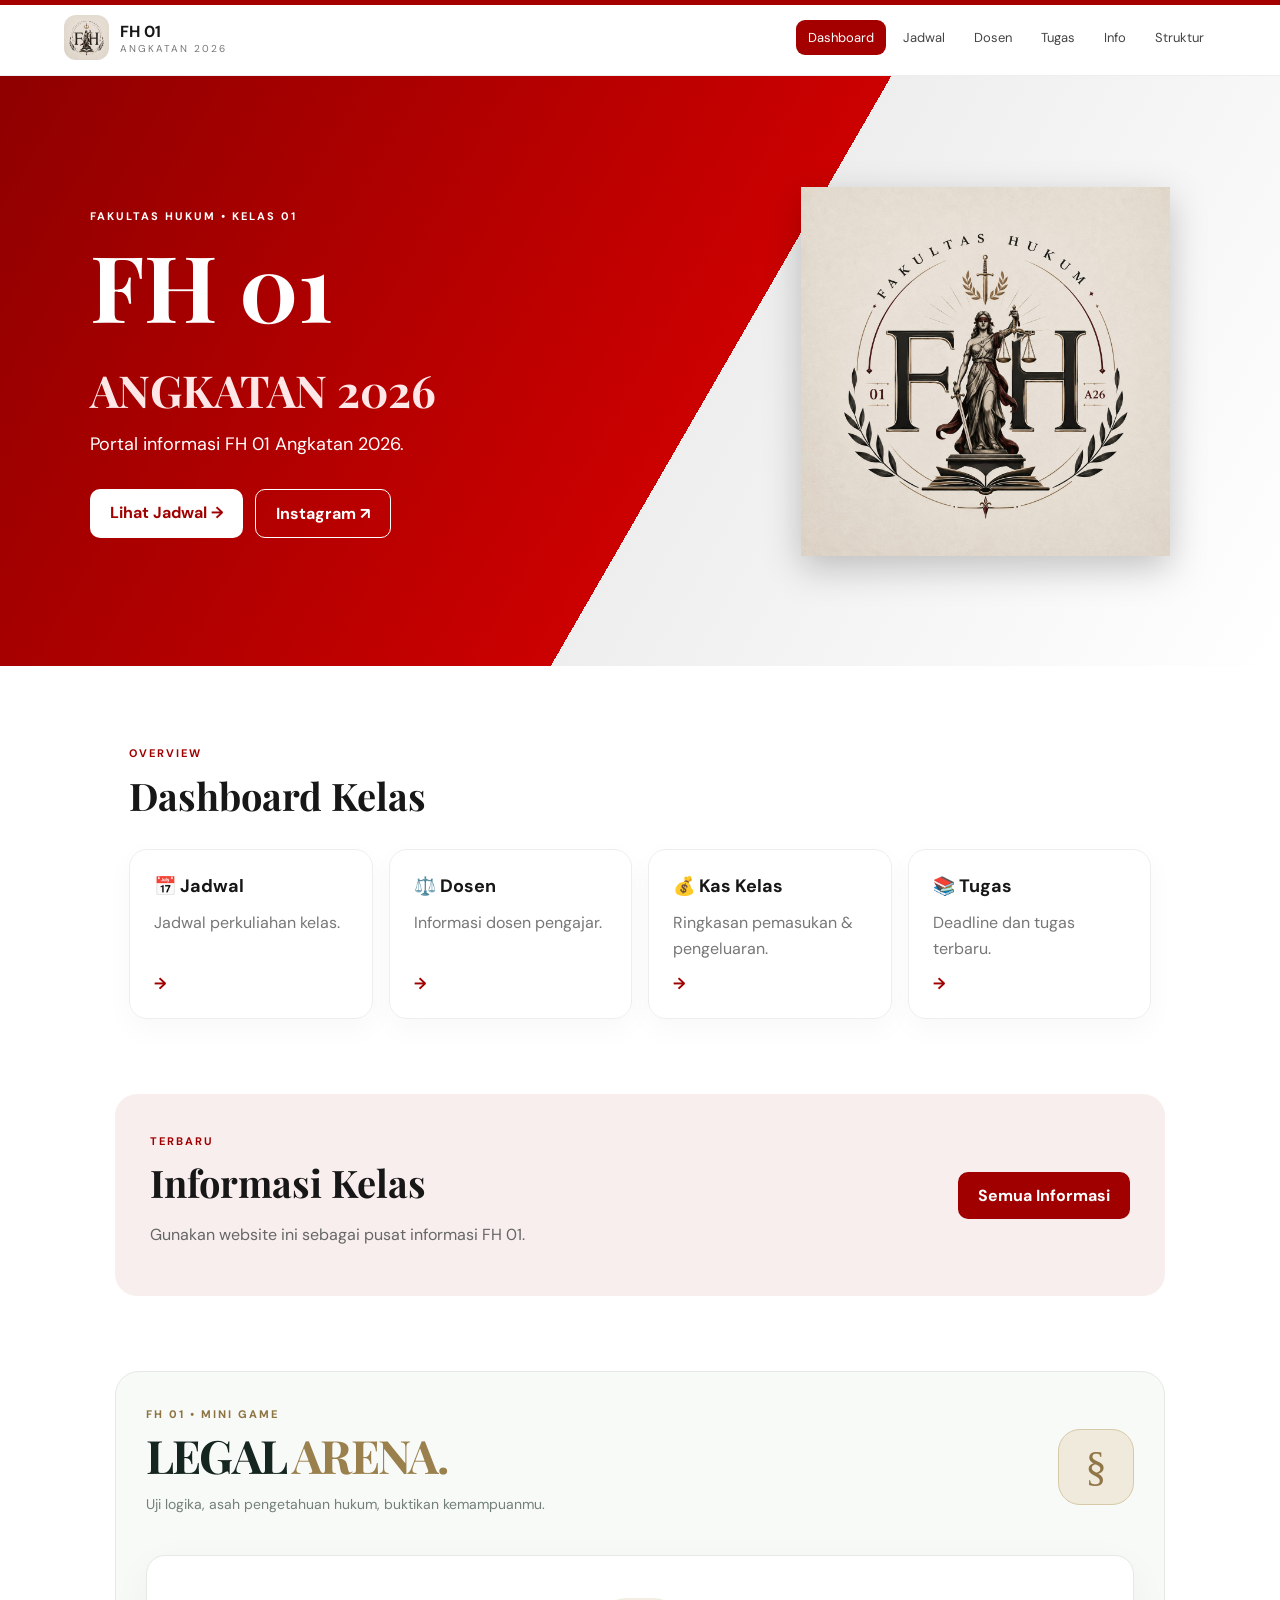
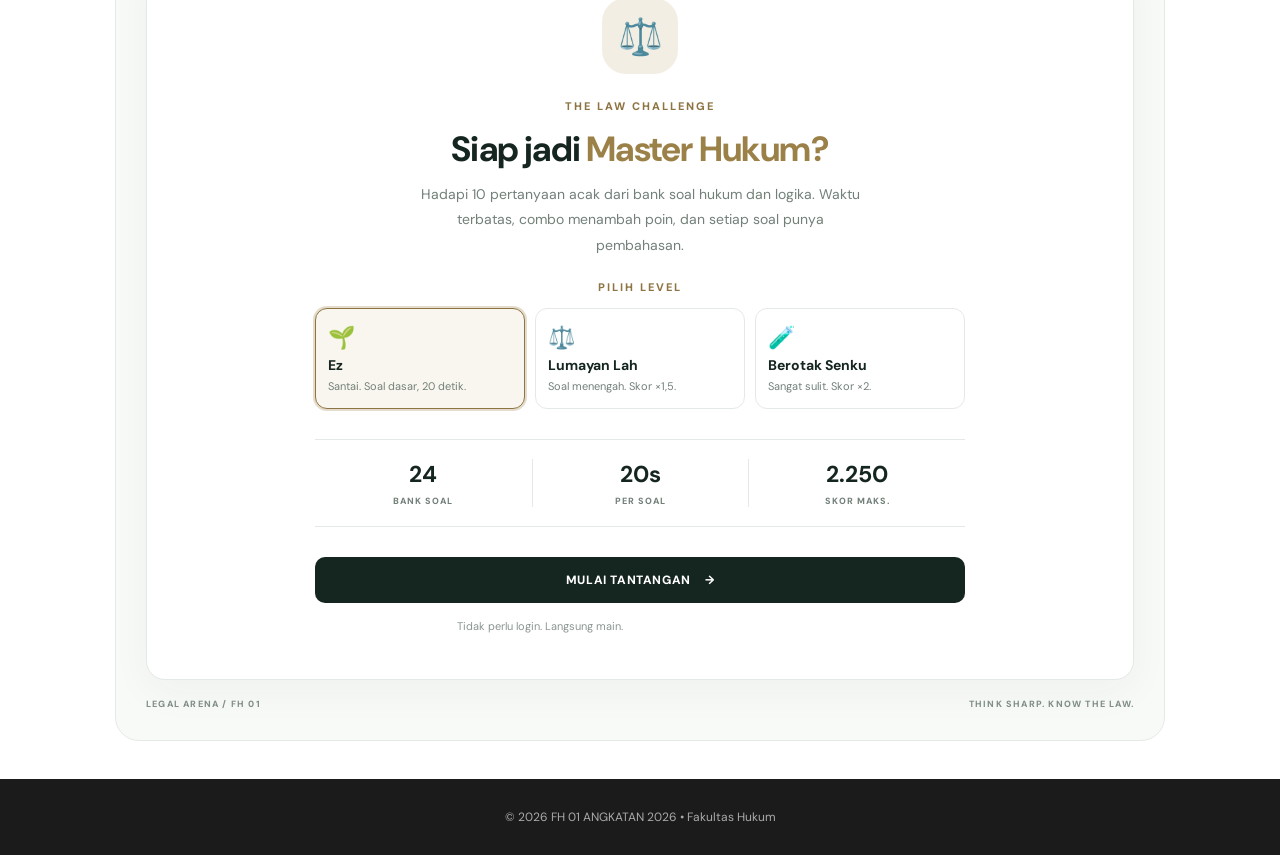
==== commit 1dfdb549: "Add files via upload" ====
--- a/index.html
+++ b/index.html
@@ -4,8 +4,9 @@
 <meta charset="utf-8">
 <meta name="viewport" content="width=device-width, initial-scale=1">
 <title>FH 01 ANGKATAN 2026</title>
+<link rel="preconnect" href="https://fonts.googleapis.com">
+<link href="https://fonts.googleapis.com/css2?family=DM+Sans:wght@400;500;700&family=Playfair+Display:wght@600;700&display=swap" rel="stylesheet">
 <style>
-@import url('https://fonts.googleapis.com/css2?family=DM+Sans:wght@400;500;700&family=Playfair+Display:wght@600;700&display=swap');
 *{box-sizing:border-box}
 body{margin:0;font-family:'DM Sans',sans-serif;background:#fff;color:#171717}
 body:before{content:"";position:fixed;inset:0 0 auto 0;height:5px;background:#a40000;z-index:5}
@@ -108,6 +109,15 @@
 .arena-result-stats strong{font-size:23px}
 .arena-share{width:100%;margin-top:10px;border:1px solid var(--arena-line);background:#fff;color:var(--arena-ink)}
 .arena-bottom{display:flex;justify-content:space-between;flex-wrap:wrap;gap:10px;margin-top:18px;color:#829087;font-size:9px;font-weight:800;letter-spacing:1.2px}
+.arena-levels{display:grid;grid-template-columns:repeat(3,minmax(0,1fr));gap:10px;margin:12px 0 0;text-align:left}
+.arena-level{display:flex;flex-direction:column;gap:4px;padding:14px 12px;border:1px solid var(--arena-line);border-radius:12px;background:#fff;color:var(--arena-ink);font:inherit;cursor:pointer;transition:border-color .18s,background .18s,transform .18s}
+.arena-level:hover{transform:translateY(-2px);border-color:#b7a274}
+.arena-level.is-active{border-color:#8d7442;background:#f9f6ef;box-shadow:0 0 0 2px #e4ddcd}
+.arena-level[data-level="senku"].is-active{border-color:#a12e1c;background:#fff4f0;box-shadow:0 0 0 2px #f4d4cc}
+.arena-level b{font-size:14px}
+.arena-level small{color:var(--arena-muted);font-size:11px;line-height:1.5}
+.arena-level-icon{font-size:22px}
+@media(max-width:560px){.arena-levels{grid-template-columns:1fr}}
 .legal-arena [hidden]{display:none!important}
 
 .arena-review{margin-top:32px;padding-top:28px;border-top:1px solid #e5e9e5;text-align:left}
@@ -218,10 +228,16 @@
       <span class="arena-tag">THE LAW CHALLENGE</span>
       <h3>Siap jadi <span>Master Hukum?</span></h3>
       <p>Hadapi 10 pertanyaan acak dari bank soal hukum dan logika. Waktu terbatas, combo menambah poin, dan setiap soal punya pembahasan.</p>
+      <span class="arena-tag" style="margin-top:22px">PILIH LEVEL</span>
+      <div class="arena-levels" id="arena-levels">
+        <button type="button" class="arena-level is-active" data-level="ez" aria-pressed="true"><span class="arena-level-icon">🌱</span><b>Ez</b><small>Santai. Soal dasar, 20 detik.</small></button>
+        <button type="button" class="arena-level" data-level="mid" aria-pressed="false"><span class="arena-level-icon">⚖️</span><b>Lumayan Lah</b><small>Soal menengah. Skor ×1,5.</small></button>
+        <button type="button" class="arena-level" data-level="senku" aria-pressed="false"><span class="arena-level-icon">🧪</span><b>Berotak Senku</b><small>Sangat sulit. Skor ×2.</small></button>
+      </div>
       <div class="arena-stats">
-        <div><strong>50+</strong><small>BANK SOAL</small></div>
-        <div><strong>15s</strong><small>PER SOAL</small></div>
-        <div><strong>2.250</strong><small>SKOR MAKS.</small></div>
+        <div><strong id="arena-stat-bank">24</strong><small>BANK SOAL</small></div>
+        <div><strong id="arena-stat-time">20s</strong><small>PER SOAL</small></div>
+        <div><strong id="arena-stat-max">2.250</strong><small>SKOR MAKS.</small></div>
       </div>
       <button class="arena-btn" id="arena-start" type="button">MULAI TANTANGAN <span>→</span></button>
       <p class="arena-footnote">Tidak perlu login. Langsung main.</p>
@@ -317,4 +333,296 @@
 
   const BANK = [
     ["Dasar Hukum", "Apa fungsi umum hukum dalam masyarakat?", "Mengatur kehidupan bersama dan menyelesaikan konflik", "Menggantikan seluruh norma sosial", "Memastikan semua orang selalu sepakat", "Memberi kebebasan tanpa batas", "Hukum membantu mengatur kehidupan bersama, memberi kepastian, dan menyediakan mekanisme penyelesaian konflik."],
-    ["Konstitusi", "UUD Negara Republik Indonesia Tahun 1945 berkedudukan sebagai ...", "Hukum dasar tertulis negara", "Peraturan desa", "Keputusan pengadilan biasa", "
+    ["Konstitusi", "UUD Negara Republik Indonesia Tahun 1945 berkedudukan sebagai ...", "Hukum dasar tertulis negara", "Peraturan desa", "Keputusan pengadilan biasa", "Peraturan organisasi", "UUD 1945 merupakan hukum dasar tertulis dalam sistem ketatanegaraan Indonesia."],
+    ["Pancasila", "Rumusan Pancasila sebagai dasar negara terdapat dalam ...", "Pembukaan UUD 1945 alinea keempat", "Batang tubuh Pasal 1 saja", "Aturan peralihan", "Peraturan pemerintah", "Rumusan Pancasila terdapat dalam Pembukaan UUD 1945 alinea keempat."],
+    ["Hukum Pidana", "Asas praduga tak bersalah pada intinya menghendaki agar seseorang ...", "Tidak dianggap bersalah sebelum kesalahannya dibuktikan secara sah", "Langsung dihukum setelah dilaporkan", "Dianggap bersalah oleh masyarakat", "Tidak boleh didampingi penasihat hukum", "Praduga tak bersalah melindungi seseorang dari penetapan kesalahan sebelum proses pembuktian yang sah."],
+    ["Lembaga Negara", "Lembaga yang berwenang menguji undang-undang terhadap UUD 1945 adalah ...", "Mahkamah Konstitusi", "Mahkamah Agung", "Komisi Yudisial", "BPK", "Mahkamah Konstitusi berwenang menguji undang-undang terhadap UUD 1945."],
+    ["Hukum Perdata", "Hukum perdata terutama mengatur ...", "Hubungan keperdataan antarsubjek hukum", "Hubungan diplomatik antarnegara saja", "Prosedur pemilihan umum saja", "Struktur organisasi kampus", "Hukum perdata antara lain mengatur perjanjian, kepemilikan, keluarga, dan ganti rugi."],
+    ["Penalaran Hukum", "Mengapa fakta perlu diperiksa dalam analisis hukum?", "Agar kesimpulan didukung bukti relevan", "Agar kesimpulan sesuai keinginan", "Agar semua pendapat dianggap benar", "Agar aturan tidak perlu dibaca", "Analisis hukum yang baik menghubungkan fakta, bukti, aturan, dan argumentasi."],
+    ["Negara Hukum", "Prinsip negara hukum berarti penyelenggaraan negara harus ...", "Berdasarkan hukum dan membatasi kekuasaan", "Bebas dari pengawasan", "Mengikuti pendapat pejabat saja", "Mengutamakan kekuasaan tanpa batas", "Negara hukum menuntut penggunaan kekuasaan berdasarkan hukum dan dapat dipertanggungjawabkan."],
+    ["Sumber Hukum", "Yurisprudensi umumnya merujuk pada ...", "Putusan pengadilan yang menjadi rujukan perkara lain", "Daftar mata kuliah", "Pendapat pribadi tanpa dasar", "Jadwal sidang", "Yurisprudensi adalah putusan pengadilan yang dijadikan rujukan, dengan kekuatan yang bergantung pada sistem hukum dan konteksnya."],
+    ["Etika Akademik", "Saat memakai pendapat orang lain dalam tugas, mahasiswa sebaiknya ...", "Mencantumkan sumber secara benar", "Menghapus nama penulis", "Mengaku sebagai penulis asli", "Menyalin tanpa keterangan", "Sitasi yang benar menghormati karya orang lain dan menjaga integritas akademik."],
+    ["Hukum Pidana", "Asas legalitas dalam hukum pidana pada dasarnya menegaskan ...", "Pemidanaan harus memiliki dasar hukum yang berlaku", "Semua tindakan dapat dipidana tanpa aturan", "Opini publik menentukan pidana", "Hakim tak perlu melihat aturan", "Asas legalitas membatasi pemidanaan agar berlandaskan ketentuan pidana yang berlaku."],
+    ["HAM", "Hak asasi manusia adalah hak yang ...", "Melekat pada manusia karena martabatnya", "Hanya dimiliki pejabat", "Bergantung pada kekayaan", "Hanya berlaku di pengadilan", "HAM melekat pada manusia; pelaksanaan dan pembatasannya tunduk pada ketentuan hukum yang berlaku."],
+    ["Hukum Perjanjian", "Fungsi utama perjanjian ialah ...", "Menuangkan kesepakatan serta hak dan kewajiban para pihak", "Menghapus semua undang-undang", "Menjamin tak pernah ada sengketa", "Menggantikan pengadilan", "Perjanjian membentuk kesepakatan dan dapat menimbulkan hak serta kewajiban bagi para pihak."],
+    ["Lembaga Negara", "Tiga fungsi utama DPR adalah ...", "Legislasi, anggaran, dan pengawasan", "Yudikatif, audit, dan diplomasi", "Penyidikan, penuntutan, dan mengadili", "Moneter, fiskal, dan pertahanan", "DPR memiliki fungsi legislasi, anggaran, dan pengawasan."],
+    ["Etika Profesi", "Saat menemukan dua aturan yang tampak bertentangan, langkah awal yang tepat adalah ...", "Memeriksa hierarki, ruang lingkup, waktu, dan keberlakuan", "Memilih yang paling populer", "Mengabaikan keduanya", "Mengikuti komentar media sosial", "Analisis konflik norma memerlukan pemeriksaan hierarki, ruang lingkup, waktu berlaku, serta aturan khusus yang relevan."],
+    ["Hukum Tata Negara", "Pemegang kedaulatan menurut UUD 1945 adalah ...", "Rakyat, dan pelaksanaannya menurut UUD", "Presiden seorang diri", "DPR seorang diri", "Mahkamah Agung", "UUD 1945 menyatakan kedaulatan berada di tangan rakyat dan dilaksanakan menurut Undang-Undang Dasar."],
+    ["Konstitusi", "Perubahan UUD 1945 dilakukan oleh ...", "MPR menurut prosedur yang diatur UUD", "Setiap kementerian sendiri", "Pengadilan negeri", "Pemerintah daerah", "UUD 1945 mengatur kewenangan dan prosedur perubahan oleh MPR."],
+    ["Peradilan", "Salah satu fungsi utama hakim dalam persidangan adalah ...", "Memeriksa, mengadili, dan memutus perkara", "Membuat berita viral", "Mewakili salah satu pihak", "Menjadi penyidik setiap perkara", "Hakim memeriksa, mengadili, dan memutus perkara secara independen berdasarkan hukum."],
+    ["Hukum Acara", "Apa fungsi alat bukti dalam proses peradilan?", "Membantu membuktikan fakta yang relevan", "Menggantikan aturan hukum", "Menjamin pihak tertentu menang", "Menghapus kebutuhan pemeriksaan", "Alat bukti membantu pengadilan menilai fakta menurut aturan pembuktian yang berlaku."],
+    ["Etika Hukum", "Konflik kepentingan profesional sebaiknya ...", "Diungkapkan dan ditangani sesuai aturan etik", "Disembunyikan dalam semua keadaan", "Dianggap tidak penting", "Dibiarkan memengaruhi keputusan", "Konflik kepentingan perlu diungkapkan dan dikelola agar integritas serta independensi tetap terjaga."],
+    ["Hukum Perdata", "Wanprestasi secara umum berkaitan dengan ...", "Tidak dipenuhinya kewajiban dalam perjanjian", "Pembuatan undang-undang", "Pemilihan anggota DPR", "Perubahan konstitusi", "Wanprestasi berhubungan dengan tidak dipenuhinya kewajiban kontraktual sebagaimana semestinya."],
+    ["Hukum Perdata", "Perbuatan melawan hukum berbeda dari wanprestasi karena ...", "Dasar tanggung jawabnya bukan semata-mata pelanggaran kontrak", "Selalu merupakan tindak pidana", "Tidak pernah menimbulkan ganti rugi", "Hanya berlaku bagi pejabat", "Perbuatan melawan hukum punya unsur dan dasar tanggung jawab tersendiri; tidak semata-mata bersumber dari ingkar janji."],
+    ["Hukum Pidana", "Apa perbedaan umum hukum pidana materiil dan formil?", "Materiil mengatur perbuatan/pidana; formil mengatur proses penegakannya", "Keduanya selalu sama", "Materiil mengatur tata ruang", "Formil hanya mengatur kontrak", "Hukum pidana materiil mengatur tindak pidana dan sanksi, sedangkan hukum acara pidana mengatur proses penegakannya."],
+    ["Perundang-undangan", "Mengapa tanggal berlaku suatu peraturan penting diperiksa?", "Untuk memastikan aturan berlaku pada peristiwa yang dianalisis", "Tanggal tidak pernah relevan", "Semua aturan berlaku surut", "Aturan lama selalu menang", "Waktu mulai berlaku dan ketentuan peralihan dapat menentukan aturan yang relevan terhadap suatu peristiwa."],
+    ["Logika Hukum", "Pernyataan 'semua kontrak adalah perjanjian' berarti ...", "Kontrak termasuk kategori perjanjian", "Semua perjanjian pasti tertulis", "Kontrak tidak menimbulkan kewajiban", "Perjanjian hanya berlaku di pengadilan", "Secara konseptual, kontrak merupakan bentuk perjanjian; akibat hukumnya bergantung pada aturan dan faktanya."],
+    ["Logika Hukum", "Argumen yang baik seharusnya ...", "Memiliki alasan relevan dan dapat diuji", "Mengandalkan hinaan", "Menghindari bukti", "Selalu memakai kalimat panjang", "Kualitas argumentasi dinilai dari relevansi alasan, konsistensi logika, dan dukungan bukti."],
+    ["Hak Konstitusional", "Prinsip persamaan di hadapan hukum berarti ...", "Setiap orang mendapat perlakuan hukum yang setara sesuai ketentuan", "Pejabat selalu kebal", "Semua perkara harus diputus sama tanpa melihat fakta", "Hanya warga kaya boleh mengakses pengadilan", "Persamaan di hadapan hukum menuntut perlakuan setara tanpa mengabaikan perbedaan fakta dan aturan yang relevan."],
+    ["Lembaga Negara", "Mahkamah Agung merupakan puncak badan peradilan dalam lingkungan ...", "Peradilan di bawah kewenangannya menurut UUD dan undang-undang", "Pemerintahan desa", "Organisasi kemahasiswaan", "Lembaga legislatif", "Mahkamah Agung merupakan puncak badan peradilan dalam lingkungan peradilan yang berada di bawahnya."],
+    ["Hukum Administrasi", "Keputusan pejabat pemerintahan perlu dibuat ...", "Sesuai kewenangan dan prosedur hukum", "Berdasarkan kepentingan pribadi", "Tanpa alasan dalam semua keadaan", "Di luar kewenangan", "Tindakan pemerintahan harus tunduk pada kewenangan, prosedur, dan asas pemerintahan yang berlaku."],
+    ["Hukum Internasional", "Perjanjian internasional pada umumnya dibuat antara ...", "Subjek hukum internasional, terutama negara atau organisasi internasional", "Kelompok belajar saja", "Pihak dalam kontrak jual beli biasa saja", "Pengadilan dan saksi", "Perjanjian internasional dibuat oleh subjek hukum internasional sesuai hukum yang mengaturnya."],
+    ["Metode Penelitian", "Rumusan masalah penelitian hukum sebaiknya ...", "Jelas, fokus, dan dapat dianalisis", "Berisi seluruh kesimpulan sejak awal", "Tidak berkaitan dengan topik", "Berupa slogan saja", "Rumusan masalah yang fokus membantu menentukan bahan, metode, dan arah analisis penelitian."],
+    ["Sitasi", "Tujuan utama mencantumkan kutipan dan daftar pustaka adalah ...", "Menunjukkan sumber dan memungkinkan penelusuran", "Memperpanjang halaman saja", "Menghindari membaca sumber", "Mengganti analisis penulis", "Sitasi menunjukkan asal gagasan dan membantu pembaca memeriksa sumber."],
+    ["Hukum dan Masyarakat", "Mengapa konteks sosial penting dalam analisis hukum?", "Untuk memahami dampak dan penerapan aturan dalam masyarakat", "Agar teks hukum boleh diabaikan", "Supaya semua kebiasaan otomatis menjadi hukum", "Untuk menghilangkan bukti", "Konteks sosial membantu memahami dampak, pelaksanaan, dan persoalan yang muncul saat aturan diterapkan."],
+    ["Hak Asasi Manusia", "Pembatasan hak dalam negara hukum harus ...", "Memiliki dasar hukum dan memenuhi syarat yang berlaku", "Dilakukan tanpa dasar", "Selalu ditentukan satu orang", "Tidak dapat diperiksa", "Pembatasan hak harus memiliki dasar dan memenuhi persyaratan konstitusional serta hukum yang relevan."],
+    ["Hukum Keluarga", "Dalam perkara hukum keluarga, keputusan yang tepat perlu memperhatikan ...", "Fakta, aturan yang berlaku, dan kepentingan yang dilindungi hukum", "Rumor semata", "Popularitas pihak", "Jumlah pengikut media sosial", "Analisis perkara keluarga perlu bertumpu pada fakta, aturan, dan kepentingan hukum yang relevan."],
+    ["Hukum Dagang", "Tujuan utama badan hukum usaha antara lain adalah ...", "Menjadi subjek hak dan kewajiban sesuai bentuk serta aturan yang berlaku", "Membuat pemilik kebal hukum", "Menghapus kewajiban kontrak", "Menjamin keuntungan", "Status dan tanggung jawab badan usaha bergantung pada bentuk badan serta ketentuan yang mengaturnya."],
+    ["Penalaran Hukum", "Jika kesimpulan tidak didukung fakta yang cukup, sikap paling tepat adalah ...", "Menahan kesimpulan dan mencari bukti tambahan", "Menyatakan kesimpulan pasti benar", "Mengabaikan fakta yang berbeda", "Memilih bukti secara acak", "Kesimpulan harus proporsional terhadap bukti yang tersedia; kekurangan bukti perlu diakui."],
+    ["Etika Profesi", "Menjaga kerahasiaan informasi klien berarti ...", "Melindungi informasi sesuai kewajiban dan pengecualian hukum/etik", "Membagikan semua dokumen ke publik", "Menghapus semua dokumen tanpa izin", "Mengunggah identitas klien untuk contoh", "Kerahasiaan profesional harus dijaga sesuai aturan etik, hukum, dan pengecualian yang sah."],
+    ["Peradilan", "Mengapa independensi hakim penting?", "Agar perkara diputus tanpa tekanan yang tidak patut", "Agar hakim bebas mengabaikan hukum", "Agar putusan selalu menguntungkan negara", "Agar para pihak tidak boleh bicara", "Independensi mendukung putusan yang tidak dipengaruhi tekanan tidak patut, dengan tetap tunduk pada hukum."],
+    ["Hukum Pidana", "Tujuan proses pembuktian dalam perkara pidana adalah ...", "Menilai apakah unsur dakwaan terbukti menurut hukum", "Memastikan terdakwa kalah", "Mengikuti dugaan awal saja", "Menggantikan hak pembelaan", "Pembuktian menilai apakah unsur yang didakwakan terbukti berdasarkan alat bukti dan prosedur hukum."],
+    ["Kontrak", "Sebelum menandatangani kontrak, langkah yang bijak adalah ...", "Membaca ketentuan, memahami risiko, dan meminta klarifikasi", "Menandatangani halaman kosong", "Mengabaikan klausul penting", "Mengandalkan judul saja", "Pihak perlu memahami hak, kewajiban, risiko, dan ketentuan kontrak sebelum menyetujuinya."],
+    ["Perundang-undangan", "Asas lex specialis secara umum berkaitan dengan ...", "Aturan khusus dapat didahulukan terhadap aturan umum dalam ruang lingkup yang relevan", "Aturan yang lebih baru selalu diabaikan", "Semua aturan memiliki isi sama", "Aturan daerah selalu membatalkan UUD", "Asas lex specialis derogat legi generali dipakai dalam konflik aturan khusus dan umum ketika syarat penerapannya terpenuhi."],
+    ["Perundang-undangan", "Asas lex posterior secara umum merujuk pada ...", "Aturan yang lebih baru dapat mengesampingkan aturan lama yang setingkat jika bertentangan", "Aturan khusus selalu kalah", "Semua aturan lama otomatis tidak berlaku", "Putusan pengadilan selalu lebih tinggi dari UUD", "Asas ini berkaitan dengan aturan lebih baru yang setingkat, dengan memperhatikan ruang lingkup dan ketentuan relevan."],
+    ["Demokrasi", "Pemilihan umum dalam negara demokratis berfungsi antara lain untuk ...", "Menyalurkan kedaulatan rakyat menurut ketentuan konstitusi", "Menghapus hak minoritas", "Menentukan semua perkara pidana", "Menggantikan seluruh lembaga peradilan", "Pemilu menjadi sarana penyaluran kedaulatan rakyat sesuai konstitusi dan peraturan yang berlaku."],
+    ["Hukum Administrasi", "Asas kecermatan dalam tindakan pemerintahan mendorong pejabat untuk ...", "Memeriksa fakta dan informasi relevan sebelum mengambil keputusan", "Mengabaikan data", "Mendahulukan rumor", "Tidak mencatat proses", "Kecermatan menuntut pemeriksaan informasi relevan secara layak sebelum keputusan diambil."],
+    ["Penelitian Hukum", "Penelitian hukum normatif terutama mengkaji ...", "Norma, asas, doktrin, dan bahan hukum", "Preferensi makanan responden saja", "Cuaca harian", "Jumlah penonton video", "Penelitian normatif mengkaji bahan hukum seperti peraturan, putusan, asas, dan doktrin."],
+    ["Penelitian Hukum", "Dalam penelitian empiris, data dapat diperoleh melalui ...", "Observasi, wawancara, atau survei sesuai metode", "Hanya membaca judul buku", "Membuat kesimpulan tanpa data", "Mengutip komentar anonim saja", "Penelitian empiris mengkaji kenyataan sosial melalui metode pengumpulan data yang sesuai."],
+    ["Hak Konsumen", "Informasi produk yang menyesatkan dapat menimbulkan persoalan terkait ...", "Perlindungan konsumen", "Hukum tata negara saja", "Aturan pemilu saja", "Hukum laut saja", "Informasi produk merupakan aspek penting dalam perlindungan konsumen sesuai ketentuan yang berlaku."],
+    ["Hukum Lingkungan", "Salah satu tujuan hukum lingkungan adalah ...", "Melindungi lingkungan dan mengatur pengelolaan dampaknya", "Membebaskan semua pencemaran", "Menghapus kewajiban pemulihan", "Melarang seluruh kegiatan masyarakat", "Hukum lingkungan mengatur perlindungan dan pengelolaan lingkungan, termasuk pencegahan dan penanganan dampak."],
+    ["Logika Hukum", "Apa kekeliruan dalam argumen yang menyerang pribadi lawan, bukan argumennya?", "Ad hominem", "Analisis sistematis", "Penalaran deduktif", "Interpretasi gramatikal", "Ad hominem menyerang pribadi pihak lain alih-alih menjawab isi argumennya."],
+    ["Interpretasi Hukum", "Interpretasi gramatikal menitikberatkan pada ...", "Makna bahasa atau kata dalam ketentuan", "Popularitas aturan", "Perasaan pembaca semata", "Jumlah halaman undang-undang", "Interpretasi gramatikal memperhatikan makna kata dan susunan bahasa dalam ketentuan hukum."],
+    ["Etika Akademik", "Plagiarisme terjadi ketika seseorang ...", "Mengambil karya/gagasan orang lain tanpa pengakuan yang semestinya", "Menyampaikan kritik dengan alasan", "Mencantumkan sumber dengan benar", "Menulis kesimpulan sendiri berdasarkan analisis", "Menggunakan karya atau gagasan orang lain tanpa atribusi yang layak dapat menjadi plagiarisme."],
+    ["Akses Keadilan", "Akses terhadap keadilan berarti masyarakat perlu memiliki ...", "Kesempatan nyata untuk mencari penyelesaian dan perlindungan hukum", "Jaminan selalu menang", "Hak untuk mengabaikan putusan", "Kebebasan melanggar kontrak", "Akses keadilan mencakup kesempatan memperoleh informasi, bantuan, proses yang adil, dan penyelesaian sesuai hukum."],
+    ["Penyelesaian Sengketa", "Mediasi pada umumnya melibatkan ...", "Pihak bersengketa dan mediator yang membantu perundingan", "Hakim yang selalu menjatuhkan pidana", "Penyidik yang menentukan kontrak", "Pemungutan suara masyarakat", "Mediator membantu para pihak berunding; kesepakatan bergantung pada proses dan aturan yang berlaku."],
+    ["Kesadaran Hukum", "Contoh sikap sadar hukum adalah ...", "Memahami kewajiban dan menaati aturan yang berlaku", "Mematuhi aturan hanya ketika direkam", "Menganggap semua aturan tidak penting", "Menyebarkan informasi hukum tanpa memeriksa", "Kesadaran hukum melibatkan pemahaman, sikap, dan perilaku yang menghormati hukum."],
+    ["Hukum dan Teknologi", "Saat menerima informasi hukum viral di internet, tindakan awal yang baik adalah ...", "Memeriksa sumber resmi dan konteksnya", "Langsung menyebarkannya", "Menganggapnya pasti benar", "Menggunakan komentar terbanyak sebagai bukti", "Informasi hukum perlu diverifikasi lewat sumber resmi dan konteks yang lengkap sebelum dibagikan."]
+  ];
+
+  // Soal Level 1 "Ez": indeks soal dasar dari BANK
+  const EZ = [0,1,2,3,4,5,6,7,9,11,12,13,17,18,25,31,40,43,47,48,51,53,54,55];
+
+  // Soal Level 3 "Berotak Senku": sangat sulit
+  const HARD = [
+    ["Hukum Pidana", "Dalam doktrin hukum pidana, 'dolus eventualis' berarti ...", "Pelaku menyadari kemungkinan akibat terjadi, tetapi tetap menerima risikonya", "Pelaku sama sekali tidak menyadari akibat perbuatannya", "Pelaku bertindak karena paksaan yang tidak dapat dilawan", "Pelaku hanya lalai tanpa kesadaran apa pun", "Dolus eventualis (kesengajaan sebagai kemungkinan) ada saat pelaku sadar akan kemungkinan akibat, namun tetap menerimanya."],
+    ["Perundang-undangan", "Menurut UU 12/2011 tentang Pembentukan Peraturan Perundang-undangan, urutan dari yang lebih tinggi ke lebih rendah adalah ...", "UU/Perppu → Peraturan Pemerintah → Peraturan Presiden", "Peraturan Presiden → Peraturan Pemerintah → UU/Perppu", "Peraturan Pemerintah → UU/Perppu → Peraturan Presiden", "Perda Provinsi → Peraturan Presiden → Peraturan Pemerintah", "Hierarkinya antara lain: UUD 1945, TAP MPR, UU/Perppu, Peraturan Pemerintah, Peraturan Presiden, Perda Provinsi, Perda Kabupaten/Kota."],
+    ["Teori Hukum", "Teori Hukum Murni (Pure Theory of Law) dikembangkan oleh ...", "Hans Kelsen", "H.L.A. Hart", "Ronald Dworkin", "Gustav Radbruch", "Hans Kelsen memperkenalkan Teori Hukum Murni yang memisahkan hukum dari unsur moral, politik, dan sosiologis."],
+    ["Hukum Perjanjian", "Syarat sah perjanjian menurut Pasal 1320 KUH Perdata yang bersifat OBJEKTIF adalah ...", "Suatu hal tertentu dan sebab yang halal", "Kesepakatan dan kecakapan", "Kecakapan dan suatu hal tertentu", "Kesepakatan dan sebab yang halal", "Syarat subjektif: sepakat dan cakap. Syarat objektif: hal tertentu dan sebab yang halal."],
+    ["Hukum Perjanjian", "Perjanjian yang tidak memenuhi syarat objektif berakibat ...", "Batal demi hukum", "Dapat dibatalkan", "Tetap sah sepenuhnya", "Hanya berlaku bagi satu pihak", "Pelanggaran syarat objektif membuat perjanjian batal demi hukum; pelanggaran syarat subjektif membuatnya dapat dibatalkan."],
+    ["Asas Hukum", "Asas 'nemo judex in causa sua' berarti ...", "Tidak seorang pun boleh menjadi hakim dalam perkaranya sendiri", "Setiap orang dianggap mengetahui hukum", "Hakim tidak boleh menolak perkara dengan alasan hukum tidak jelas", "Putusan harus diucapkan dalam sidang terbuka", "Asas ini menjaga ketidakberpihakan: pihak yang berkepentingan tidak boleh memutus perkaranya sendiri."],
+    ["Hukum Pidana", "Contoh alasan PEMAAF (bukan pembenar) menurut doktrin hukum pidana adalah ...", "Pembelaan terpaksa yang melampaui batas (noodweer exces)", "Pembelaan terpaksa murni (noodweer)", "Menjalankan peraturan perundang-undangan", "Menjalankan perintah jabatan yang sah", "Alasan pembenar menghapus sifat melawan hukum; alasan pemaaf menghapus kesalahan, misalnya noodweer exces."],
+    ["Hukum Tata Negara", "Putusan Mahkamah Konstitusi dalam pengujian undang-undang berlaku ...", "Erga omnes (mengikat semua pihak)", "Inter partes saja", "Hanya bagi pemohon", "Setelah disetujui DPR", "Putusan pengujian UU bersifat final dan mengikat secara umum (erga omnes), bukan hanya bagi pemohon."],
+    ["Hukum Internasional", "Asas pacta sunt servanda berarti ...", "Perjanjian yang sah mengikat para pihak dan harus dilaksanakan dengan itikad baik", "Perjanjian hanya mengikat jika menguntungkan", "Perjanjian tidak boleh merugikan pihak ketiga", "Negara boleh menarik diri kapan saja tanpa alasan", "Pacta sunt servanda adalah asas dasar hukum perjanjian, termasuk perjanjian internasional."],
+    ["Hukum Administrasi", "Detournement de pouvoir adalah ...", "Penyalahgunaan wewenang: wewenang dipakai untuk tujuan selain yang diberikan", "Tindakan pejabat di luar wilayah hukumnya", "Keputusan yang tidak dibuat tertulis", "Pelimpahan wewenang kepada bawahan", "Detournement de pouvoir berarti menggunakan wewenang untuk tujuan lain dari maksud pemberiannya."],
+    ["Teori Hukum", "Mazhab Sejarah (Historische Rechtsschule) dipelopori oleh ...", "Friedrich Carl von Savigny", "Jeremy Bentham", "John Austin", "Montesquieu", "Savigny berpandangan hukum tumbuh dari jiwa bangsa (Volksgeist), bukan dibuat sewenang-wenang."],
+    ["Hukum Perdata", "Daluwarsa (verjaring) dalam hukum perdata dapat menjadi ...", "Sarana memperoleh sesuatu atau dibebaskan dari perikatan karena lewatnya waktu", "Syarat sah perjanjian", "Alasan menunda putusan hakim", "Cara memperpanjang perjanjian otomatis", "KUH Perdata mengenal daluwarsa akuisitif (memperoleh) dan ekstingtif (bebas dari kewajiban)."],
+    ["Hukum Tata Negara", "Pengujian peraturan perundang-undangan di bawah undang-undang terhadap undang-undang dilakukan oleh ...", "Mahkamah Agung", "Mahkamah Konstitusi", "DPR", "Presiden", "Pengujian materiil peraturan di bawah UU terhadap UU menjadi wewenang Mahkamah Agung."],
+    ["Logika Hukum", "'Jika A maka B. B terjadi. Maka A pasti terjadi.' Kekeliruan ini disebut ...", "Menegaskan akibat (affirming the consequent)", "Modus ponens", "Modus tollens", "Silogisme disjungtif", "B bisa terjadi karena sebab lain, sehingga kesimpulan A tidak valid secara logis."],
+    ["Hukum Pidana", "Concursus idealis terjadi ketika ...", "Satu perbuatan melanggar lebih dari satu ketentuan pidana", "Beberapa perbuatan terpisah melanggar beberapa ketentuan pidana", "Seseorang mengulangi tindak pidana setelah putusan berkekuatan tetap", "Beberapa perbuatan saling berhubungan sebagai satu perbuatan berlanjut", "Concursus idealis: satu perbuatan, beberapa pelanggaran. Realis: beberapa perbuatan. Residive: pengulangan setelah putusan tetap."],
+    ["Hukum Acara", "'Res judicata pro veritate habetur' berarti ...", "Putusan yang telah berkekuatan hukum tetap dianggap benar", "Hakim dianggap mengetahui semua hukum", "Pihak yang mendalilkan wajib membuktikan", "Pengadilan boleh mengadili ulang perkara yang sama kapan saja", "Putusan berkekuatan hukum tetap dianggap mengandung kebenaran sehingga memberi kepastian hukum."],
+    ["Interpretasi Hukum", "Penafsiran a contrario dilakukan dengan ...", "Menyimpulkan kebalikan dari apa yang secara tegas disebut dalam ketentuan", "Melihat sejarah pembentukan ketentuan", "Berpegang pada makna kata saja", "Memperluas ke hal serupa (analogi)", "Penafsiran a contrario menarik kesimpulan berlawanan dari rumusan ketentuan yang ada."]
+  ];
+
+  const LEVELS = {
+    ez:    { name: "Ez",            time: 20, mult: 1,   pool: () => EZ.map(i => BANK[i]) },
+    mid:   { name: "Lumayan Lah",   time: 15, mult: 1.5, pool: () => BANK.filter((_, i) => !EZ.includes(i)) },
+    senku: { name: "Berotak Senku", time: 15, mult: 2,   pool: () => HARD }
+  };
+  const TOTAL = 10, KEY = "fh01-legal-arena-best-";
+  let level = "ez", best = 0, st = null;
+  const loadBest = () => { try { best = Number(localStorage.getItem(KEY + level)) || 0; } catch (e) { best = 0; } };
+
+  const lvlBtns = [...root.querySelectorAll(".arena-level")];
+  const fmt = n => n.toLocaleString("id-ID");
+  function setLevel(l) {
+    level = l;
+    loadBest();
+    lvlBtns.forEach(b => {
+      const on = b.dataset.level === l;
+      b.classList.toggle("is-active", on);
+      b.setAttribute("aria-pressed", on ? "true" : "false");
+    });
+    const L = LEVELS[l];
+    $("arena-stat-bank").textContent = L.pool().length;
+    $("arena-stat-time").textContent = L.time + "s";
+    $("arena-stat-max").textContent = fmt(2250 * L.mult);
+  }
+
+  const shuffle = arr => {
+    const a = arr.slice();
+    for (let i = a.length - 1; i > 0; i--) {
+      const j = Math.floor(Math.random() * (i + 1));
+      [a[i], a[j]] = [a[j], a[i]];
+    }
+    return a;
+  };
+  const show = el => [ui.intro, ui.game, ui.result].forEach(x => { x.hidden = x !== el; });
+  const pad = n => String(n).padStart(2, "0");
+
+  function startGame() {
+    const L = LEVELS[level];
+    const picks = shuffle(L.pool()).slice(0, TOTAL).map(r => ({
+      cat: r[0], q: r[1], exp: r[6],
+      opts: shuffle([
+        { t: r[2], ok: true }, { t: r[3], ok: false },
+        { t: r[4], ok: false }, { t: r[5], ok: false }
+      ])
+    }));
+    st = { picks, i: 0, score: 0, combo: 0, correct: 0, hintUsed: false,
+           locked: false, left: L.time, tid: null, log: [] };
+    show(ui.game);
+    renderQuestion();
+  }
+
+  function renderQuestion() {
+    const p = st.picks[st.i];
+    st.locked = false;
+    st.left = LEVELS[level].time;
+    ui.number.textContent = `${LEVELS[level].name.toUpperCase()} • SOAL ${pad(st.i + 1)} / ${TOTAL}`;
+    ui.progress.style.width = (st.i / TOTAL * 100) + "%";
+    ui.score.textContent = st.score;
+    ui.combo.textContent = "×" + st.combo;
+    ui.best.textContent = best;
+    ui.category.textContent = p.cat.toUpperCase();
+    ui.question.textContent = p.q;
+    ui.feedback.className = "arena-feedback";
+    ui.feedback.textContent = "Pilih jawaban yang menurutmu paling tepat.";
+    ui.next.disabled = true;
+    ui.next.textContent = st.i === TOTAL - 1 ? "LIHAT HASIL →" : "BERIKUTNYA →";
+    ui.hint.disabled = st.hintUsed;
+    ui.options.innerHTML = "";
+    p.opts.forEach((o, i) => {
+      const b = document.createElement("button");
+      b.type = "button";
+      b.className = "arena-option";
+      b.innerHTML = '<span class="arena-option-letter"></span><span></span>';
+      b.children[0].textContent = "ABCD"[i];
+      b.children[1].textContent = o.t;
+      b.addEventListener("click", () => answer(i));
+      ui.options.appendChild(b);
+    });
+    startTimer();
+  }
+
+  function startTimer() {
+    clearInterval(st.tid);
+    ui.timer.textContent = st.left + "s";
+    ui.timer.classList.remove("is-low");
+    st.tid = setInterval(() => {
+      st.left--;
+      ui.timer.textContent = Math.max(st.left, 0) + "s";
+      ui.timer.classList.toggle("is-low", st.left <= 5);
+      if (st.left <= 0) answer(-1);
+    }, 1000);
+  }
+
+  function answer(idx) {
+    if (st.locked) return;
+    st.locked = true;
+    clearInterval(st.tid);
+    const p = st.picks[st.i];
+    const btns = [...ui.options.children];
+    const okIdx = p.opts.findIndex(o => o.ok);
+    const isRight = idx === okIdx;
+    btns.forEach((b, i) => {
+      b.disabled = true;
+      b.classList.remove("is-hidden");
+      if (i === okIdx) b.classList.add("is-correct");
+      else if (i === idx) b.classList.add("is-wrong");
+    });
+    if (isRight) {
+      st.combo++;
+      st.correct++;
+      const base = 100 + Math.min(st.left, 15) * 5 + Math.min(st.combo, 5) * 10;
+      const gain = Math.round(base * LEVELS[level].mult);
+      st.score += gain;
+      ui.feedback.className = "arena-feedback is-correct";
+      ui.feedback.textContent = `Benar! +${gain} poin. ${p.exp}`;
+    } else {
+      st.combo = 0;
+      ui.feedback.className = "arena-feedback is-wrong";
+      ui.feedback.textContent = (idx === -1 ? "Waktu habis. " : "Kurang tepat. ") + p.exp;
+    }
+    st.log.push({
+      q: p.q,
+      yours: idx === -1 ? "(tidak menjawab)" : p.opts[idx].t,
+      right: p.opts[okIdx].t, exp: p.exp, ok: isRight
+    });
+    ui.score.textContent = st.score;
+    ui.combo.textContent = "×" + st.combo;
+    ui.hint.disabled = true;
+    ui.next.disabled = false;
+  }
+
+  function useHint() {
+    if (!st || st.locked || st.hintUsed) return;
+    st.hintUsed = true;
+    ui.hint.disabled = true;
+    const p = st.picks[st.i];
+    const wrong = [...ui.options.children].filter((_, i) => !p.opts[i].ok);
+    shuffle(wrong).slice(0, 2).forEach(b => b.classList.add("is-hidden"));
+    ui.feedback.textContent = "Dua opsi salah dihilangkan.";
+  }
+
+  function nextQuestion() {
+    if (st.i >= TOTAL - 1) return finish();
+    st.i++;
+    renderQuestion();
+  }
+
+  function finish() {
+    clearInterval(st.tid);
+    ui.progress.style.width = "100%";
+    if (st.score > best) {
+      best = st.score;
+      try { localStorage.setItem(KEY + level, String(best)); } catch (e) {}
+    }
+    const L = LEVELS[level];
+    const acc = Math.round(st.correct / TOTAL * 100);
+    ui.resultIcon.textContent = acc >= 80 ? "🏆" : acc >= 50 ? "⚖️" : "📚";
+    ui.resultTitle.textContent = acc >= 80 ? (level === "senku" ? "Otak Senku Sejati!" : "Master Hukum!") : acc >= 50 ? "Lumayan, Terus Asah!" : "Ayo Belajar Lagi!";
+    ui.resultDesc.textContent = `Level ${L.name}: ${st.correct} dari ${TOTAL} soal benar.`;
+    ui.finalScore.textContent = st.score;
+    ui.bestResult.textContent = `Rekor ${L.name}: ${best}`;
+    ui.correct.textContent = `${st.correct}/${TOTAL}`;
+    ui.accuracy.textContent = acc + "%";
+    ui.shareStatus.textContent = "";
+
+    const old = ui.result.querySelector(".arena-review");
+    if (old) old.remove();
+    const rv = document.createElement("div");
+    rv.className = "arena-review";
+    const mk = (cls, txt) => { const d = document.createElement("div"); d.className = cls; d.textContent = txt; return d; };
+    const t = mk("arena-review-title", "Review Jawaban"); t.style.fontWeight = "700";
+    rv.appendChild(t);
+    rv.appendChild(mk("arena-review-subtitle", "Pelajari pembahasan tiap soal di bawah ini."));
+    rv.appendChild(mk("arena-review-summary", `${st.correct} benar • ${TOTAL - st.correct} salah`));
+    st.log.forEach((l, i) => {
+      const c = document.createElement("div");
+      c.className = "arena-review-card " + (l.ok ? "review-correct" : "review-wrong");
+      c.innerHTML = '<div class="arena-review-card-head"><span class="arena-review-index"></span><span class="arena-review-status"></span></div><h4></h4><p class="arena-review-line"></p><p class="arena-review-line review-answer"></p><p class="arena-review-explanation"></p>';
+      c.querySelector(".arena-review-index").textContent = "SOAL " + pad(i + 1);
+      c.querySelector(".arena-review-status").textContent = l.ok ? "BENAR" : "SALAH";
+      c.querySelector("h4").textContent = l.q;
+      const lines = c.querySelectorAll(".arena-review-line");
+      lines[0].textContent = "Jawabanmu: " + l.yours;
+      lines[1].textContent = "Jawaban benar: " + l.right;
+      c.querySelector(".arena-review-explanation").textContent = l.exp;
+      rv.appendChild(c);
+    });
+    ui.result.appendChild(rv);
+    show(ui.result);
+    root.scrollIntoView({ behavior: "smooth", block: "start" });
+  }
+
+  function shareResult() {
+    const txt = `Legal Arena FH 01 (${LEVELS[level].name}): skor ${st.score}, benar ${st.correct}/${TOTAL}. Coba kamu!`;
+    const done = ok => { ui.shareStatus.textContent = ok ? "Hasil disalin!" : "Gagal menyalin."; };
+    if (navigator.clipboard && navigator.clipboard.writeText) {
+      navigator.clipboard.writeText(txt).then(() => done(true), () => done(false));
+    } else done(false);
+  }
+
+  lvlBtns.forEach(b => b.addEventListener("click", () => setLevel(b.dataset.level)));
+  ui.start.addEventListener("click", startGame);
+  ui.restart.addEventListener("click", () => { show(ui.intro); setLevel(level); });
+  ui.next.addEventListener("click", nextQuestion);
+  ui.hint.addEventListener("click", useHint);
+  ui.share.addEventListener("click", shareResult);
+  setLevel("ez");
+})();
+
+</script>
+</body>
+</html>
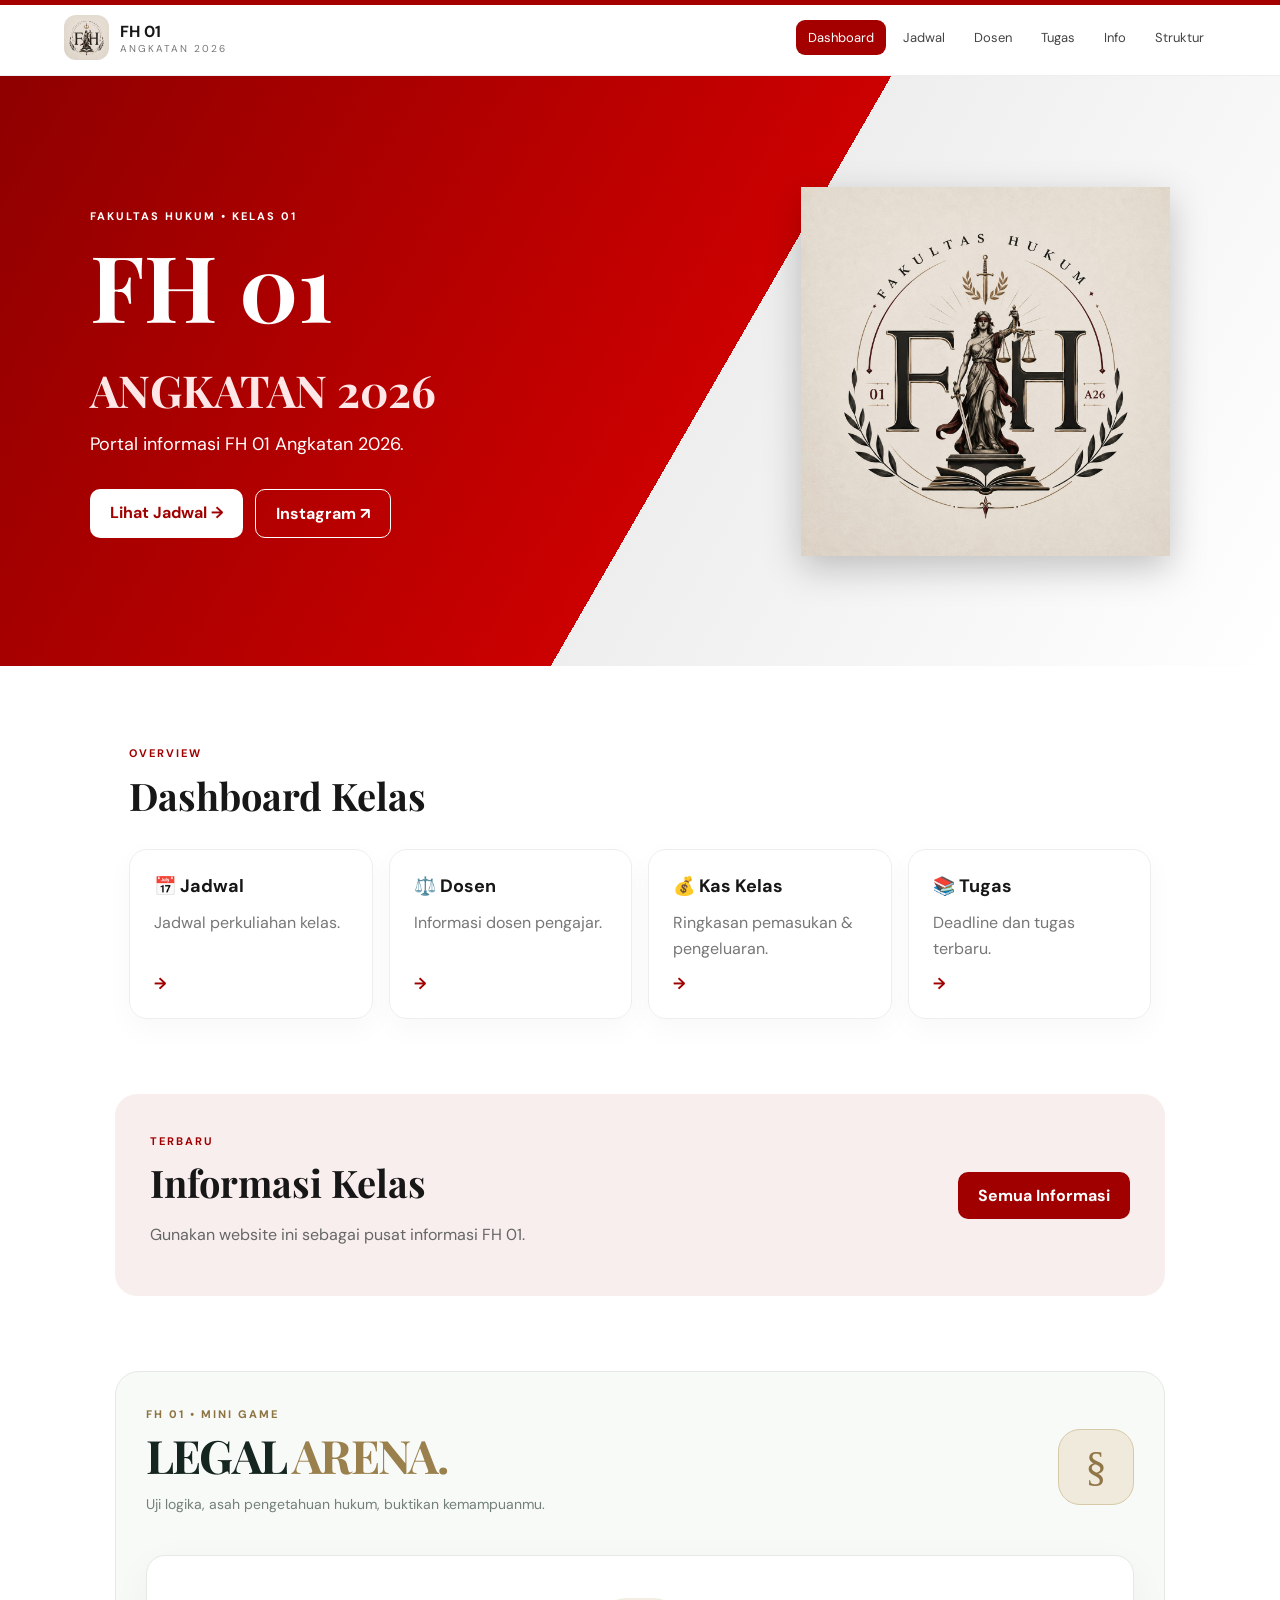
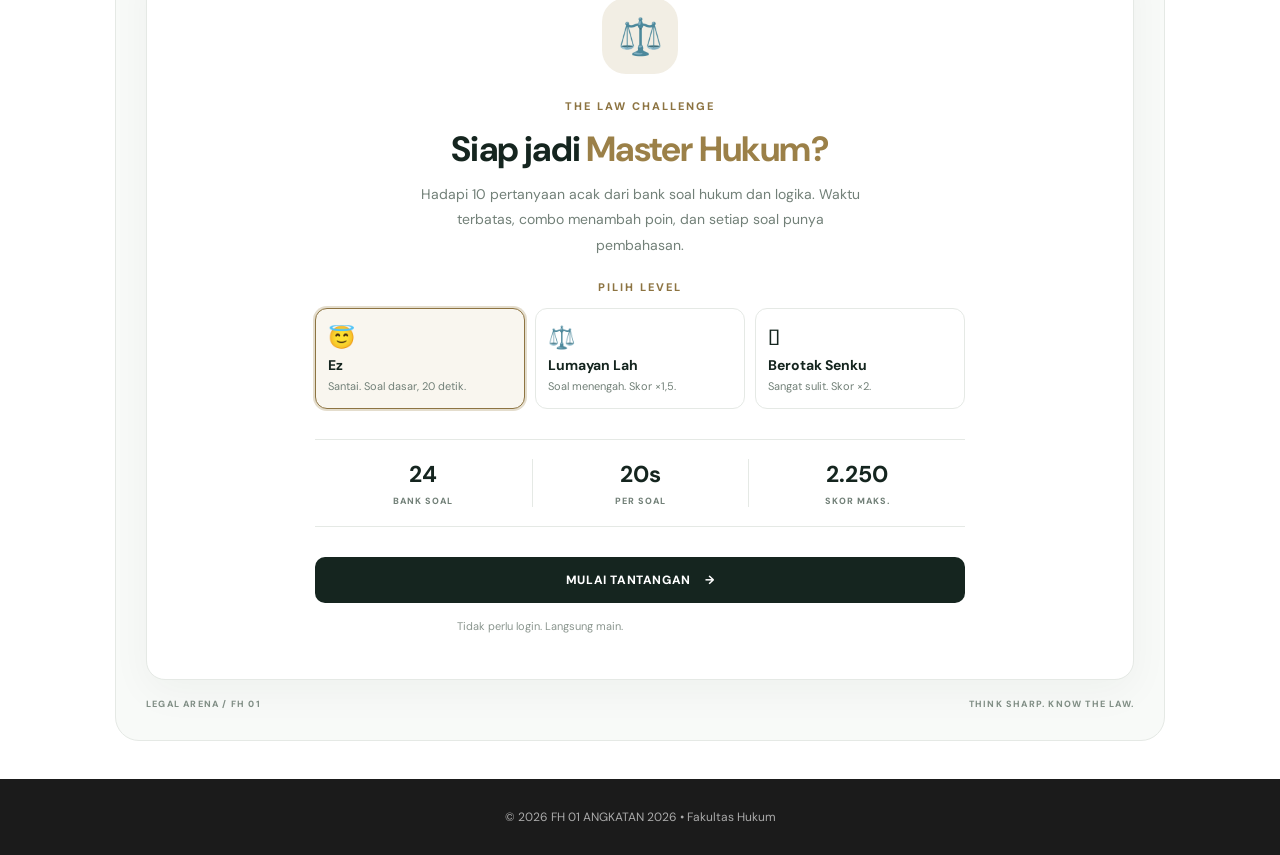
==== commit 7a883f81: "Update index.html" ====
--- a/index.html
+++ b/index.html
@@ -230,9 +230,9 @@
       <p>Hadapi 10 pertanyaan acak dari bank soal hukum dan logika. Waktu terbatas, combo menambah poin, dan setiap soal punya pembahasan.</p>
       <span class="arena-tag" style="margin-top:22px">PILIH LEVEL</span>
       <div class="arena-levels" id="arena-levels">
-        <button type="button" class="arena-level is-active" data-level="ez" aria-pressed="true"><span class="arena-level-icon">🌱</span><b>Ez</b><small>Santai. Soal dasar, 20 detik.</small></button>
+        <button type="button" class="arena-level is-active" data-level="ez" aria-pressed="true"><span class="arena-level-icon">😇</span><b>Ez</b><small>Santai. Soal dasar, 20 detik.</small></button>
         <button type="button" class="arena-level" data-level="mid" aria-pressed="false"><span class="arena-level-icon">⚖️</span><b>Lumayan Lah</b><small>Soal menengah. Skor ×1,5.</small></button>
-        <button type="button" class="arena-level" data-level="senku" aria-pressed="false"><span class="arena-level-icon">🧪</span><b>Berotak Senku</b><small>Sangat sulit. Skor ×2.</small></button>
+        <button type="button" class="arena-level" data-level="senku" aria-pressed="false"><span class="arena-level-icon">🫪</span><b>Berotak Senku</b><small>Sangat sulit. Skor ×2.</small></button>
       </div>
       <div class="arena-stats">
         <div><strong id="arena-stat-bank">24</strong><small>BANK SOAL</small></div>
